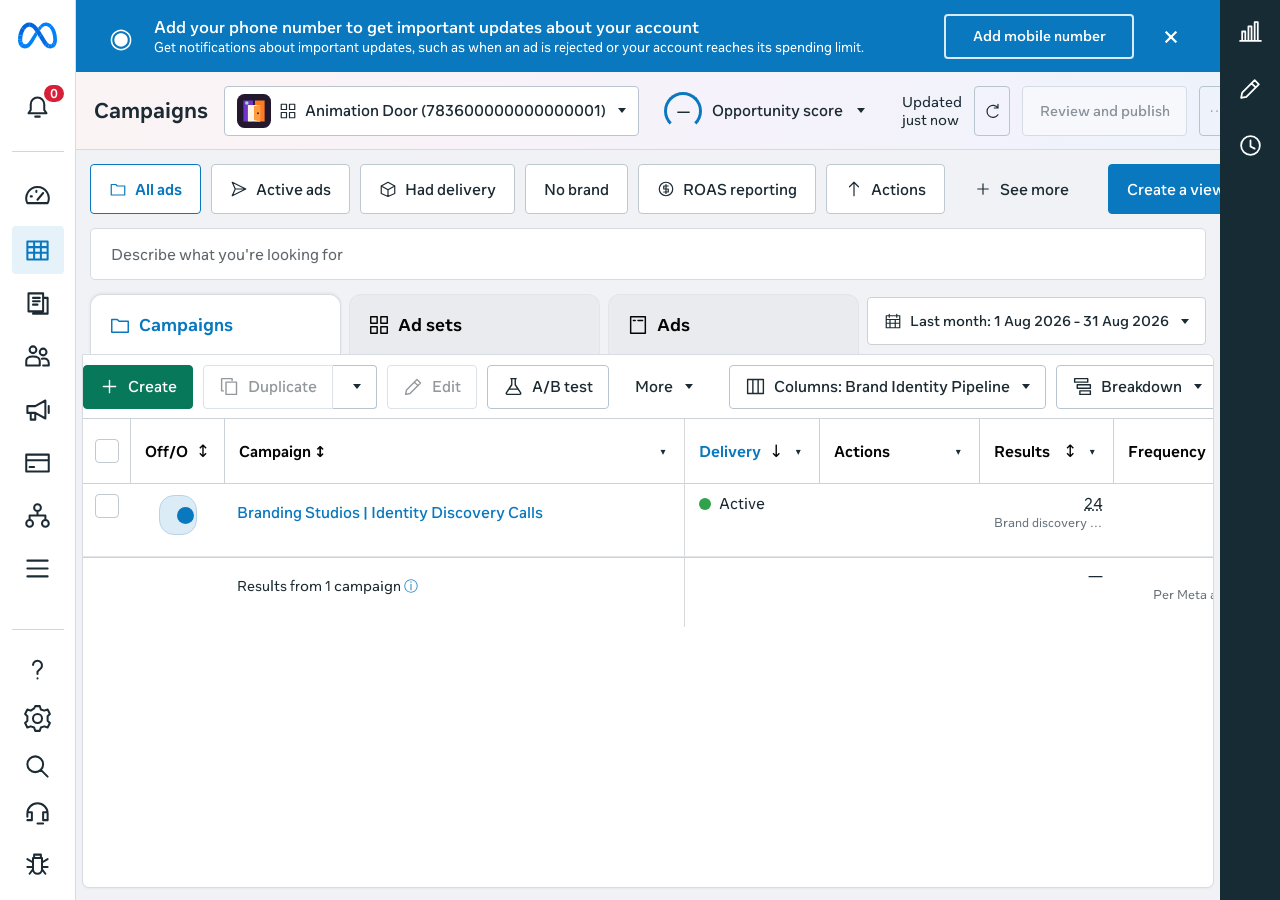
==== index.html @ b8041772 "Publish dashboard" ====
<!doctype html>
<html lang="en"><head><meta charset="utf-8"><meta name="viewport" content="width=device-width,initial-scale=1"><meta name="description" content="Static Ads Manager dashboard template with imported report data."><title>Ads Manager - Manage ads - Campaigns</title><link rel="icon" href="assets/favicon.svg"><link rel="stylesheet" href="styles.css?v=92be9c2191493418"></head>
<body><nav id="sidebar" aria-label="Main navigation"></nav><main id="app"><section id="account-alert" aria-label="Account notification"></section><header id="header"></header><section id="workspace"><div id="views"></div><div class="searchbar"><span id="filter-chips"></span><input id="search" aria-label="Search campaigns, ad sets or ads" placeholder="Describe what you're looking for" autocomplete="off"><button class="icon-button" data-action="filters" title="Search and filter" aria-label="Search and filter"></button></div><div id="tabs"></div><section id="table-panel"><div id="toolbar"></div><div id="notice" hidden></div><div id="table-scroll" tabindex="0" aria-label="Scrollable reporting table"><table id="data-table"></table></div></section></section></main><aside id="rightbar"></aside><div id="popover" class="popover" hidden></div><dialog id="modal"></dialog><div id="drawer" hidden></div><div id="toast" role="status" hidden></div><script src="assets/company.js?v=bb3c843398dd4e24"></script><script src="assets/data.js?v=93185e0eb9f5e865"></script><script src="assets/creatives.js?v=4fd0dfed89fa26f0"></script><script src="app.js?v=c6e3da93fac909ce"></script><script src="options.js?v=e6cc7c2f8e71946b"></script><script src="creatives.js?v=c69f7ed2729ac9e9"></script><script src="breakdowns.js?v=2aff0ffcfb883b6e"></script><script src="column-editor.js?v=8ea041b176806b85"></script><script src="assets/vendor/xlsx.full.min.js?v=c9506197caf809a0"></script><script src="exports.js?v=f3770abbb6e367da"></script>
<script src="preview-modal.js?v=050e2053de59de13"></script><script src="formatting.js?v=ef0cbde41c528ed6"></script><script src="sorting.js?v=6ae50767b2b892c7"></script><script src="saved-presets.js?v=0e40792ff7ae349d"></script></body></html>
---- styles.css ----
:root{font-family:Arial,Helvetica,sans-serif;font-size:14px;color:#1c2b33;--blue:#0978BE;--border:#cdd2d5;--muted:#606770;--row:#f2f3f5;--name-width:460px}*{box-sizing:border-box}body{margin:0;background:linear-gradient(120deg,#e3eef8,#e5f5ed);height:100vh;overflow:hidden}button,input,select,textarea{font:inherit;color:inherit}button{cursor:pointer;border:1px solid #aeb7bd;background:#fff;border-radius:4px;padding:8px 12px;display:inline-flex;gap:8px;align-items:center;justify-content:center;white-space:nowrap;height:36px}button:hover{background:#f0f2f5}button:disabled{opacity:.48;cursor:default}button:focus-visible,a:focus-visible,input:focus-visible,select:focus-visible{outline:2px solid #0978BE;outline-offset:2px}button.primary{background:#0978BE;color:#fff;border-color:#0978BE}button.primary:hover{background:#0978BE}button.green{background:#006b50;color:#fff;border-color:#006b50}button.flat{border-color:transparent;background:transparent}button.flat:hover{background:#e5e9ed}button.icon-button{width:40px;padding:8px;background:transparent}.icon{width:18px;height:18px;flex:none;vertical-align:middle;stroke:currentColor;fill:none;stroke-width:1.6;stroke-linecap:round;stroke-linejoin:round}.chevron{width:0;height:0;border-left:4px solid transparent;border-right:4px solid transparent;border-top:5px solid currentColor;margin-left:4px}.spacer{flex:1}.muted{color:var(--muted)}.small{font-size:12px}.text-link{border:0;padding:0;height:auto;background:none;color:#0978BE;justify-content:flex-start}.text-link:hover{text-decoration:underline;background:none}#sidebar{position:fixed;left:0;top:0;bottom:34px;width:57px;background:white;border-right:1px solid var(--border);display:flex;align-items:center;flex-direction:column;padding:12px 7px;gap:4px;z-index:25}#sidebar .meta-logo{height:24px;width:32px;margin:6px 0 22px}#sidebar button{width:40px;height:38px;border:0;padding:8px;position:relative;background:transparent}#sidebar button:hover,#sidebar button.selected{background:#e1eff8;color:#0978BE}#sidebar .icon{width:24px;height:24px}#sidebar hr{width:40px;border:0;border-top:1px solid var(--border);margin:15px 0}#sidebar .nav-bottom{margin-top:auto;display:flex;flex-direction:column;gap:0}#sidebar .badge{position:absolute;top:0;right:0;background:#a80d25;color:white;border-radius:9px;padding:1px 4px;font-size:11px;font-weight:bold}#app{margin-left:57px;margin-right:44px;height:calc(100vh - 34px);display:flex;flex-direction:column}#header{height:61px;display:flex;align-items:center;gap:8px;padding:10px 12px;background:linear-gradient(100deg,#f7ecee,#eceaf6 60%,#e6eef8);flex:none}h1{font-size:18px;margin:0 6px 0 0}#account{width:300px;justify-content:flex-start;height:40px;border-color:#cdd1d5;font-size:14px}#account .account-label{overflow:hidden;text-overflow:ellipsis;flex:1;text-align:left}.account-avatar{display:inline-grid;place-items:center;width:25px;height:25px;background:#f68189;color:#9e1830;border:3px solid #fac5c8;font-weight:bold}.score{display:inline-flex;align-items:center;gap:10px}.score-ring{font-size:11px;font-weight:bold;width:29px;height:29px;display:grid;place-items:center;border:3px solid #0978BE;border-bottom-color:transparent;border-radius:50%}.profile{border-radius:50%;background:#e2e8f0!important;border:2px solid white!important;width:36px;height:36px;padding:0;font-size:12px;font-weight:bold}#workspace{margin:0 5px;min-height:0;flex:1;border:1px solid #d4dde3;border-radius:9px;padding:7px 8px 6px;background:#f0f3f7aa;display:flex;flex-direction:column}#views{display:flex;gap:8px;align-items:center;min-height:43px;margin-bottom:8px}#views button{height:42px;border-color:#c7ced3}#views button.active{color:#0978BE;border-color:#0978BE;background:#f9fcff;font-weight:bold}#views .flat{border-color:transparent}.searchbar{height:36px;background:white;border-radius:3px;display:flex;align-items:center;margin-bottom:8px;flex:none}.searchbar input{border:0;background:transparent;outline:0;flex:1;padding:9px 16px;min-width:90px}.searchbar input::placeholder{color:#60676b}.searchbar .icon-button{border:0;width:35px;height:34px}.chip{display:inline-flex;gap:8px;align-items:center;border:1px solid #bdd5e5;background:#eaf3fb;border-radius:4px;margin-left:6px;padding:4px 8px;font-size:12px}.chip button{height:18px;border:0;padding:0;background:none}#tabs{display:flex;align-items:end;gap:7px;min-height:45px;flex:none}#tabs [role=tab]{height:43px;justify-content:flex-start;min-width:0;width:286px;border-radius:10px 10px 0 0;border:0;box-shadow:0 -2px 7px #2335410b;background:#edf0f5;font-weight:bold;font-size:16px;padding:12px}#tabs [role=tab][aria-selected=true]{background:white;color:#0978BE;box-shadow:0 -2px 8px #23354113}#tabs [role=tab] .icon{width:22px;height:22px}#date-button{margin:0 0 8px auto;background:transparent;height:36px}#table-panel{background:#fff;border-radius:0 7px 7px 7px;display:flex;flex:1;min-height:0;margin:0 -1px;overflow:hidden}#table-panel{flex-direction:column}#toolbar{display:flex;gap:8px;align-items:center;padding:8px 1px;border-bottom:1px solid var(--border);height:53px;flex:none}#toolbar .split{display:flex;gap:0}#toolbar .split button:first-child{border-radius:4px 0 0 4px}#toolbar .split button:last-child:not(:first-child){border-radius:0 4px 4px 0;border-left:0;width:39px}#table-scroll{overflow:auto;flex:1;position:relative;scrollbar-color:#b7b9bc #f5f5f5;scrollbar-width:thin}table{border-collapse:separate;border-spacing:0;table-layout:fixed;width:max-content;min-width:100%;font-size:14px}th{height:48px;background:white;text-align:left;border-right:1px solid var(--border);border-bottom:1px solid var(--border);padding:0;position:sticky;top:0;z-index:4;font-size:14px}th .th-content{height:48px;padding:7px 10px;display:flex;align-items:center;gap:8px;cursor:pointer}th .th-label{display:-webkit-box;-webkit-line-clamp:2;-webkit-box-orient:vertical;overflow:hidden;line-height:19px;flex:1}th .sort-mark{font-size:17px;font-weight:normal}th .sort-arrow{font-size:10px}.resize-handle{position:absolute;right:-3px;top:0;height:100%;width:7px;cursor:col-resize;z-index:10}td{height:46px;padding:6px 8px 6px 10px;text-align:right;vertical-align:top;border-bottom:1px solid #f7f8f9;background:white;line-height:19px;overflow:hidden;text-overflow:ellipsis;white-space:nowrap}tbody tr:nth-child(even) td{background:var(--row)}tbody tr:hover td{background:#eaf1f8}tbody tr.selected td{background:#e1effb}td .sub{display:block;color:#60666b;font-size:12px;line-height:17px;white-space:nowrap;overflow:hidden;text-overflow:ellipsis}th.check,td.check{position:sticky;left:0;width:48px;min-width:48px;max-width:48px;text-align:center;padding:10px 9px;z-index:3}th.onoff,td.onoff{position:sticky;left:48px;width:94px;min-width:94px;max-width:94px;text-align:center;z-index:3}td.onoff{padding:12px}th.name,td.name{position:sticky;left:142px;width:var(--name-width);min-width:var(--name-width);max-width:var(--name-width);text-align:left;border-right:1px solid #d5d7db;z-index:3}th.check,th.onoff,th.name{z-index:6}td.name{padding:5px 9px;height:46px;position:sticky}td.name .name-link{font-weight:600;font-size:14px;color:#005ca4;border:0;background:none;display:block;width:100%;text-align:left;padding:0 12px 0 0;height:20px;overflow:hidden;text-overflow:ellipsis;white-space:nowrap;line-height:20px}td.name .name-link:hover{text-decoration:underline}.row-actions{display:flex;gap:13px;visibility:hidden;height:16px;align-items:center}.row-actions button{padding:0;border:0;background:none;font-size:12px;height:16px;color:#53636e;gap:3px}.row-actions .icon{width:12px;height:12px}tr:hover .row-actions,tr.selected .row-actions{visibility:visible}.pin{position:absolute;right:7px;top:5px;color:#0978BE}.pin .icon{width:13px;height:13px}.delivery{text-align:left!important}.dot{display:inline-block;width:12px;height:12px;border-radius:50%;background:#c6ced3;margin-right:8px;vertical-align:-1px}.dot.active{background:#30a24c}.dot.draft{background:#7986c9}input[type=checkbox]{appearance:none;width:24px;height:24px;border:1px solid #c3c9ce;background:white;border-radius:4px;vertical-align:middle;margin:0;cursor:pointer;position:relative}input[type=checkbox]:checked{background:#0978BE;border-color:#0978BE}input[type=checkbox]:checked:after{content:'✓';position:absolute;inset:0;color:#fff;font-size:18px;text-align:center;line-height:22px}.switch{width:38px;height:22px;border:1px solid #ccd1d5;background:white;border-radius:15px;padding:2px;display:inline-flex;justify-content:flex-start}.switch:before{content:'';background:#23343b;display:block;width:17px;height:17px;border-radius:50%}.switch[aria-checked=true]{background:#deedf9;justify-content:flex-end}.switch[aria-checked=true]:before{background:#0978BE}tfoot{position:sticky;bottom:0;z-index:5}tfoot td{height:75px;background:white!important;border-top:1px solid var(--border);border-bottom:0;padding-top:7px}tfoot td.name{font-weight:normal;font-size:14px}.metric-result{text-decoration:underline dotted;cursor:pointer}.empty{height:250px;text-align:center;padding:55px;color:#5e6971}.empty h2{font-size:19px;color:#1c2b33}#rightbar{position:fixed;right:0;top:0;bottom:34px;width:44px;background:#1b2a31;display:flex;flex-direction:column;align-items:center;padding:4px;gap:7px}#rightbar button{color:#bcc4ca;background:none;border:0;width:36px}.popover{position:fixed;z-index:60;background:#fff;border-radius:8px;box-shadow:0 6px 24px #1c2b3340;border:1px solid #d9dde1;padding:8px;min-width:235px;max-height:75vh;overflow:auto}.popover[hidden]{display:none}.menu-item{display:flex;width:100%;border:0;text-align:left;justify-content:flex-start;min-height:36px;height:auto;background:#fff;padding:9px 10px;border-radius:4px;white-space:normal}.menu-item:hover{background:#edf3f8}.menu-item.selected{background:#e7f3ff;color:#0978BE}.menu-heading{font-size:14px;font-weight:bold;padding:10px}.menu-separator{border:0;border-top:1px solid #e0e3e6;margin:6px 0}.popover input[type=search]{width:100%;padding:9px;border:1px solid #aeb7bd;border-radius:4px;margin-bottom:8px}dialog{border:0;border-radius:9px;padding:0;box-shadow:0 15px 60px #0004;width:650px;max-width:calc(100vw - 32px);color:#1c2b33;max-height:90vh}dialog::backdrop{background:#1c2b3360}.modal-head{display:flex;align-items:center;padding:16px 20px;border-bottom:1px solid #dce0e3;gap:15px}.modal-head h2{font-size:20px;margin:0;flex:1}.modal-head .icon-button{border:0;background:#f0f2f5;border-radius:50%;height:32px;width:32px}.modal-body{padding:20px;overflow:auto;max-height:65vh}.modal-footer{padding:12px 20px;border-top:1px solid #dce0e3;display:flex;justify-content:flex-end;gap:8px}.field{display:block;margin-bottom:18px;font-weight:bold}.field input:not([type=checkbox]):not([type=radio]),.field select,.field textarea{display:block;width:100%;margin-top:7px;padding:10px 12px;border:1px solid #aeb7bd;border-radius:5px;font-weight:normal;background:white}.field textarea{min-height:90px;resize:vertical}.field small{display:block;margin-top:5px;font-size:12px;color:#606770;font-weight:normal}.field-row{display:flex;gap:16px}.field-row>*{flex:1;min-width:0}.info-box{padding:12px 14px;background:#edf5fb;border:1px solid #cbdfea;border-radius:6px;margin-bottom:18px;font-size:14px;line-height:21px}.option-card{display:flex;align-items:center;gap:12px;border:1px solid #d3d9dd;padding:13px;border-radius:6px;margin:8px 0;cursor:pointer}.option-card:has(input:checked){background:#edf6ff;border-color:#0978BE}.option-card .icon{width:27px;height:27px}.option-card strong{display:block;margin-bottom:4px}.option-card small{color:#606770}.calendar-wrap{display:flex;gap:20px}.calendar-presets{width:140px;flex:none;display:flex;flex-direction:column;gap:3px}.calendar-presets button{border:0;justify-content:flex-start;height:32px}.calendar{flex:1}.calendar-grid{display:grid;grid-template-columns:repeat(7,1fr);gap:3px;text-align:center}.calendar-grid button{padding:0;height:34px;border:0}.calendar-grid .in-range{background:#e5f1fb;border-radius:0}.calendar-grid .endpoint{background:#0978BE;color:white}.calendar-month{display:flex;align-items:center;justify-content:space-between;margin-bottom:15px;font-weight:bold}.calendar-grid small{padding:8px 0;color:#687078}.checklist{display:grid;grid-template-columns:1fr 1fr;gap:8px}.checklist label{display:flex;align-items:center;gap:10px;padding:7px 3px}.checklist input{width:20px;height:20px;flex:none}.checklist input:checked:after{font-size:15px;line-height:18px}#drawer{position:fixed;top:0;right:44px;bottom:34px;width:min(780px,calc(100vw - 100px));background:#f1f3f5;z-index:45;box-shadow:-8px 0 25px #1c2b3326;display:flex;flex-direction:column}#drawer[hidden]{display:none}.drawer-body{padding:20px;overflow:auto;flex:1}.card{background:white;border-radius:8px;padding:20px;margin-bottom:15px;border:1px solid #dce1e5}.card h3{margin:0 0 16px;font-size:17px}.drawer-tabs{padding:12px 20px;display:flex;gap:15px;border-bottom:1px solid #cdd2d5;background:white}.drawer-tabs button{border:0}.drawer-tabs button.active{color:#0978BE;background:#eaf3fc}.metric-cards{display:grid;grid-template-columns:repeat(3,1fr);gap:12px;margin-bottom:20px}.metric-card{padding:15px;background:white;border:1px solid #dce1e5;border-radius:7px}.metric-card strong{display:block;font-size:25px;margin-top:10px}.bar-row{display:flex;align-items:center;gap:12px;margin:15px 0;font-size:12px}.bar-row span{width:150px;overflow:hidden;text-overflow:ellipsis;white-space:nowrap}.bar-track{height:20px;flex:1;background:#f0f4f8;border-radius:3px;overflow:hidden}.bar-fill{height:100%;background:#0978BE;min-width:1px}.bar-row b{width:94px;text-align:right;font-weight:normal}#toast{position:fixed;bottom:53px;right:64px;background:white;border-left:5px solid #138238;box-shadow:0 4px 25px #0003;border-radius:6px;padding:18px 25px;z-index:100;max-width:410px;line-height:20px}#notice{padding:7px 12px;background:#fff8e6;border-bottom:1px solid #eadbae;font-size:12px}.tab-count{background:#dceaf7;font-size:12px;padding:2px 5px;border-radius:3px;margin-left:auto}.page-nav{display:flex;align-items:center;gap:6px;margin-left:auto;font-size:12px}.page-nav button{padding:3px 8px;height:27px}.page-nav+#date-button{margin-left:8px}.preview-ad{max-width:360px;margin:auto;border:1px solid #d9dde1;border-radius:6px;overflow:hidden}.preview-ad .ad-copy{padding:12px;white-space:pre-wrap}.preview-ad img{width:100%;max-height:330px;object-fit:contain;background:#eee}.ad-placeholder{background:#f0f2f5;min-height:180px;display:grid;place-items:center;color:#737d85}.tool-grid{display:grid;grid-template-columns:repeat(2,1fr);gap:10px}.tool-grid button{justify-content:flex-start;height:50px}.history-entry{padding:14px;border-bottom:1px solid #e1e4e7;line-height:21px}.selected-columns{display:flex;flex-wrap:wrap;gap:5px;margin:12px 0}.selected-columns button{font-size:12px;height:26px}body.compact td{height:36px;padding-top:3px;padding-bottom:2px}body.compact .row-actions{display:none}@media(max-width:1250px){#views{gap:5px}#views button{padding:8px}#views .optional{display:none}#header .score-label{display:none}#account{width:270px}#tabs [role=tab]{width:190px}#toolbar{gap:5px}#toolbar button{padding:7px 9px}#toolbar .ab-label{display:none}}@media(max-width:850px){#header .updated,#header .score{display:none}#account{width:225px}#header{padding:8px;gap:5px}#views{overflow-x:auto}#views .spacer{display:none}#views button{flex:none}#toolbar{overflow-x:auto;flex:none}#toolbar>*{flex:none}#toolbar .spacer{min-width:10px}#tabs{flex-wrap:wrap}#tabs [role=tab]{flex:1;width:auto}#date-button{margin:3px 0 6px auto}#app{margin-right:0}#rightbar{display:none}#drawer{right:0;bottom:0;width:calc(100vw - 57px)}#header h1{font-size:16px}#header #publish{font-size:12px;max-width:100px;overflow:hidden}.calendar-wrap{flex-direction:column}.calendar-presets{width:auto;flex-direction:row;overflow:auto}.checklist{grid-template-columns:1fr}.metric-cards{grid-template-columns:1fr}.field-row{flex-direction:column}}@media print{body{height:auto;overflow:visible;background:white}#sidebar,#header,#views,.searchbar,#tabs,#toolbar,#rightbar,#drawer,#toast{display:none!important}#app{margin:0;height:auto}#workspace,#table-panel,#table-scroll{display:block;overflow:visible}th,td{position:static!important}table{font-size:10px}td .row-actions{display:none}}
@font-face{font-family:Optimistic;src:url('assets/reference-font-2.woff2') format('woff2');font-weight:100 900;font-style:normal;font-display:swap}
:root{font-family:Optimistic,system-ui,Arial,sans-serif}td.name .name-link{font-weight:400;color:#0978BE}#table-panel{margin-left:-8px;margin-right:-8px}#toolbar{padding-left:8px;padding-right:8px}.profile{position:relative}.profile img{width:32px;height:32px;object-fit:cover;border-radius:50%}.fb-dot{position:absolute;bottom:-1px;right:-1px;border:1px solid white;background:#0978BE;color:white;border-radius:50%;height:14px;width:14px;font:bold 12px Arial;line-height:15px}.account-avatar{border:0;object-fit:cover}.menu-item[hidden],.checklist label[hidden]{display:none}
.date-popover{padding:0;max-height:min(540px,calc(100vh - 24px));border:0}.date-menu-shell{display:flex;min-height:510px}.date-menu-shell>aside{width:210px;flex:none;border-right:1px solid #d4d8dc;padding:14px 16px;max-height:520px;overflow:auto;scrollbar-width:thin}.date-menu-shell aside>b{font-size:14px;display:block;margin-bottom:5px}.date-preset-row{border:0;padding:5px 0;width:100%;justify-content:flex-start;height:34px;font-size:14px}.date-preset-row:hover{background:#eef2f5}.radio-dot{width:23px;height:23px;border:1px solid #c6cbd0;border-radius:50%;flex:none;position:relative}.date-preset-row[aria-checked=true] .radio-dot:after{content:'';position:absolute;inset:4px;background:#0978BE;border-radius:50%}.date-menu-shell hr{border:0;border-top:1px solid #cdd1d4}.date-main{padding:12px 16px 16px;display:flex;flex-direction:column;flex:1;min-width:0}.date-calendars{display:flex;gap:28px;position:relative}.date-month{flex:1;min-width:0}.date-month>header{height:33px;display:flex;justify-content:center;gap:12px;margin-bottom:4px}.date-month select{border:0;background:white;font-size:14px;max-width:75px}.date-grid{display:grid;grid-template-columns:repeat(7,1fr);gap:6px 0;text-align:center}.date-grid>span{font-size:12px;color:#5c6268;padding:8px 0}.date-grid button{height:24px;min-width:0;padding:0;border:0;background:white;border-radius:0;font-size:14px}.date-grid button.range{background:#bed9f0}.date-grid button.edge{background:#0978BE;color:white;border-radius:3px}.date-grid button:hover{box-shadow:inset 0 0 0 1px #0978BE}.date-nav{position:absolute;top:0;border:0;padding:0;width:20px;height:28px;background:white}.date-prev{left:0}.date-next{right:0}.date-compare{display:flex;gap:9px;align-items:center;margin:20px 0 8px}.date-range-line{display:flex;align-items:center;gap:5px}.range-dot{width:16px;height:16px;background:#bcd8ef;border-radius:5px;flex:none}.date-range-line select{width:44%;padding:8px;border:1px solid #c6cbd0;border-radius:4px;background:white;height:36px}.date-range-line input{width:25%;min-width:0;padding:8px 4px;border:1px solid #c6cbd0;border-radius:4px;font-size:12px;height:36px}.date-main footer{display:flex;gap:8px;align-items:end;margin-top:auto;padding-top:24px}.date-main footer small{font-size:12px;color:#606770;align-self:end}.compare-line{margin-top:8px}.sort-menu-button{padding:0;border:0;background:transparent;height:22px;width:14px;min-width:14px;font-size:10px}.sort-menu-button:hover{background:#e6edf4}@media(max-width:780px){.date-popover{width:calc(100vw - 75px)!important;left:65px!important}.date-menu-shell>aside{width:150px;padding:10px}.date-calendars{gap:12px}.date-month:nth-of-type(2){display:none}.date-main footer{flex-wrap:wrap}.date-main footer small{width:100%}.date-menu-shell{min-height:480px}}
/* Match Meta's observed 46 px campaign row rhythm. */
#tabs{min-height:43px}td{padding-top:4px;padding-bottom:5px}td.name{padding-top:4px;padding-bottom:5px}td.onoff{padding:11px}.switch{vertical-align:top}#sidebar hr{margin-top:17px;margin-bottom:17px}
.creative-library input{width:100%;height:40px;padding:8px 12px;border:1px solid #ccd0d5;border-radius:6px}.creative-item{display:flex;width:100%;text-align:left;gap:12px;padding:12px;border:0;border-bottom:1px solid #e4e6eb;background:white;align-items:center}.creative-item:hover{background:#eef5ff}.creative-item>span:nth-last-child(2){flex:1;min-width:0}.creative-item small{display:block;color:#65676b;margin-top:5px;overflow-wrap:anywhere}.creative-item img,.creative-no-image{width:56px;height:56px;object-fit:cover;border-radius:5px;flex-shrink:0}.creative-no-image{display:grid;place-items:center;background:#edf0f4;color:#65676b}.creative-pagination,.preview-controls{display:flex;align-items:center;justify-content:space-between;gap:12px;margin:16px 0}.preview-controls select{padding:8px;border:1px solid #ccd0d5;border-radius:5px}.source-preview-layout{max-width:760px;margin:auto}.source-ad{max-width:430px;margin:20px auto;background:#fff}.source-primary{white-space:pre-wrap}.source-media{position:relative;background:#141414}.source-media img{display:block;width:100%;max-height:540px;object-fit:contain}.video-indicator{position:absolute;bottom:12px;left:12px;background:#000b;color:#fff;padding:6px 10px;border-radius:16px}.source-destination{background:#f0f2f5;overflow-wrap:anywhere}.source-destination h3{margin:6px 0}.source-destination p{font-size:13px;color:#65676b}.creative-external{display:inline-block;padding:8px 12px;border:1px solid #ccd0d5;border-radius:5px;color:#2161cc;margin:4px 0;text-decoration:none;background:white}.preview-page-icon{float:left;width:38px;height:38px;background:#e9eef5;border-radius:50%;display:grid;place-items:center;margin-right:9px}.preview-social{padding:13px;text-align:center;border-top:1px solid #ddd;color:#65676b}.vertical-placement{max-width:320px}.vertical-placement .source-media img{height:480px;object-fit:contain}.creative-source-details{padding:16px;background:#f5f7fa;border-radius:8px}.creative-source-details summary{padding:12px 0;cursor:pointer}.creative-source-details dl{display:grid;grid-template-columns:130px 1fr;gap:10px;font-size:13px}.creative-source-details dd{margin:0;overflow-wrap:anywhere}.creative-source-details dt{font-weight:600}
.preview-full-copy summary{color:#65676b;font-weight:600;cursor:pointer;display:inline}.preview-full-copy[open]{padding-top:8px}.preview-full-copy[open] summary{margin-bottom:8px;display:block}
.breakdown-popover{overflow:visible!important;padding:4px!important}.breakdown-shell{max-height:min(680px,calc(100vh - 280px));overflow:auto;padding:4px}.breakdown-shell>input{width:100%;padding:9px 10px;border:1px solid #ced0d4;border-radius:5px;margin-bottom:6px}.breakdown-choice,.breakdown-category{width:100%;display:flex;align-items:center;gap:9px;border:0;background:#fff;text-align:left;padding:10px 8px;min-height:42px;font-size:14px}.breakdown-choice:hover,.breakdown-category:hover{background:#eef3fa}.breakdown-choice[aria-checked=true]{background:#e8f1ff}.breakdown-category{justify-content:space-between;min-height:36px}.breakdown-category>span{font-size:24px;font-weight:300;line-height:16px}.breakdown-choice small{display:block;color:#7c8187;font-size:12px;line-height:16px;margin-top:3px}.breakdown-control{width:24px;height:24px;flex-shrink:0;border:1px solid #ccd0d5;border-radius:4px;background:#fff;display:grid;place-items:center}.breakdown-control.radio{border-radius:50%}.breakdown-control.checked{background:#0978BE;border-color:#0978BE;color:white}.breakdown-control.radio.checked{background:white}.breakdown-control.radio.checked:after{content:'';width:12px;height:12px;background:#0978BE;border-radius:50%}.breakdown-choice:disabled{color:#8a8d91;background:#fff}.breakdown-choice:disabled .breakdown-control{background:#f0f2f5}#breakdown-flyout{position:fixed;background:white;border:1px solid #e4e6eb;box-shadow:0 3px 14px #0003;border-radius:6px;padding:4px;z-index:100;max-height:calc(100vh - 24px);overflow:auto}.enable-breakdown{border:1px solid #ddd;padding:4px 8px;border-radius:4px;display:inline-block!important}.breakdown-popover .menu-heading{margin:8px;font-weight:600;color:#333}
.breakdown-choice{justify-content:flex-start;white-space:normal;height:auto}.breakdown-choice>span:last-child{min-width:0}.breakdown-choice:disabled{opacity:1}.breakdown-category{height:auto}.breakdown-popover .menu-heading{white-space:normal}#breakdown-flyout{overflow-x:hidden}.creative-item{height:auto;justify-content:flex-start;white-space:normal}.creative-item b{overflow-wrap:anywhere}
.source-column-modal{max-width:calc(100vw - 40px);height:min(700px,calc(100vh - 70px));padding:0;overflow:hidden}.source-column-modal .modal-head{height:56px;padding:16px;justify-content:flex-start}.source-column-modal .modal-head h2{font-size:16px}.source-column-modal .modal-head>.icon-button{margin-left:auto}.source-column-layout{height:calc(100% - 126px);display:grid;grid-template-columns:minmax(0,1fr) 264px}.column-catalog-area{display:flex;flex-direction:column;min-height:0;padding:8px}.column-search-row{display:flex;gap:8px;padding:0 8px}.column-search-row input{flex:1;min-width:0;height:36px;padding:9px 12px;border:1px solid #ccd0d5;border-radius:4px}.column-tabs{display:flex;gap:8px;padding:12px 8px 20px}.column-tabs button{border:0;padding:8px 12px}.column-tabs [aria-selected=true]{color:#0978BE;background:#deebf5;font-weight:600}#metric-catalog{overflow:auto;flex:1;min-height:0;padding-right:8px}.column-suggestions{border:1px solid #ced0d4;padding:16px;margin:8px 0 16px;border-radius:4px}.column-suggestions b{display:block;margin-bottom:12px}.metric-grid{display:grid;grid-template-columns:1fr 1fr;gap:0 14px;background:#fff;padding:12px}.metric-choice{display:flex;gap:9px;align-items:center;padding:8px 4px;min-height:40px;cursor:pointer;font-size:14px}.metric-choice input{width:24px;height:24px;accent-color:#0978BE;flex-shrink:0}.metric-group{margin-bottom:4px;padding:8px;border-radius:3px;background:#deebf5}.metric-group summary{cursor:pointer;list-style:none;position:relative;min-height:28px}.metric-group summary:after{content:'⌃';position:absolute;right:8px;top:4px}.metric-group:not([open]) summary:after{content:'⌄'}.metric-group summary small{display:block;font-size:12px;margin:3px 0 10px}.metric-group .metric-grid{border-radius:3px}#column-selection{border-left:1px solid #ccd0d5;display:flex;flex-direction:column;min-height:0;padding:12px 8px 0}#column-selection h3{margin:0;font-size:16px}#column-selection>p{margin:3px 0 12px}.column-selection-list{overflow:auto;min-height:0;flex:1;padding-right:12px}.column-selected{display:flex;align-items:center;min-height:46px;gap:8px;border-bottom:1px solid #ccd0d5;padding:9px 0;font-size:14px}.column-selected.fixed{padding-left:24px}.column-selected>span:nth-child(2){flex:1;min-width:0;overflow-wrap:anywhere}.column-drag{color:#777;cursor:grab;flex-shrink:0}.column-selected button{padding:0;width:20px;height:24px;border:0;flex-shrink:0;font-size:21px}.column-reorder{display:none}.column-selected:hover .column-reorder,.column-selected:focus-within .column-reorder{display:flex}.column-reorder button{font-size:13px;width:16px}.source-column-modal .modal-footer{height:70px;display:flex;padding:16px}.source-column-modal .modal-footer>:first-child{margin-right:auto}@media(max-width:850px){.source-column-layout{grid-template-columns:minmax(0,1fr) 215px}.column-tabs{gap:0;overflow:auto}.column-tabs button{padding:8px}.metric-grid{grid-template-columns:1fr}.column-search-row button{font-size:12px}}
.source-column-modal .modal-head h2{flex:0 0 auto;margin-right:4px}.source-column-modal .modal-head .text-link{margin-right:auto}.source-column-modal input[type=checkbox]{appearance:none;border:1px solid #c7cbd0;border-radius:3px;background:#fff;display:grid;place-content:center}.source-column-modal input[type=checkbox]:checked:after{content:'✓';color:#0b719f;font-size:21px;line-height:22px}.source-column-modal .column-suggestions .metric-grid{padding:4px 0}.source-column-modal .column-suggestions{padding:16px}.source-column-modal .column-selected>button{font-weight:300;font-size:23px}
.table-ad-thumbnail{width:42px;height:42px;object-fit:cover;float:left;margin:-2px 8px -2px 0;border-radius:2px}.name-link.with-thumbnail{max-width:calc(100% - 55px)}
.export-format-options{border:0;padding:0;margin:20px 0}.export-format-options legend{font-weight:600;margin-bottom:12px}.export-format-options label{display:flex;gap:10px;align-items:center;margin:12px 0}.export-format-options input{width:22px;height:22px;accent-color:#0978BE}.export-include{display:flex;gap:10px;align-items:center;margin:16px 0}.export-include input{width:24px;height:24px;accent-color:#0978BE}.export-column-note{padding:12px;background:#f0f4f8;margin:16px 0;border-radius:4px}
/* Source-inspected ad preview modal, 5 September 2026. */
#modal.source-preview-modal{padding:0;max-width:calc(100vw - 32px);max-height:calc(100vh - 40px);overflow:hidden;border-radius:8px;color:#1c2b33} .source-preview-modal .modal-head{padding:16px;height:56px}.source-preview-modal h2{font-size:16px}.source-preview-modal .modal-footer{padding:16px;justify-content:flex-end}.pm-subhead{display:flex;justify-content:space-between;align-items:center;padding:0 20px;height:48px}.pm-subhead button,.pm-groups button{border:0;background:transparent;border-radius:4px;padding:10px 12px;cursor:pointer}.pm-subhead [aria-selected=true],.pm-groups [aria-selected=true]{background:#e1f0fa;color:#0064a5}.pm-toolbar{display:flex;position:relative;align-items:center;border-top:1px solid #ddd;padding:8px 20px;gap:8px}.pm-groups{display:flex;gap:3px}.pm-groups button{font-size:21px;padding:5px 10px}.pm-toolbar-space{flex:1}.pm-scroll{background:#f5f6f7;overflow:auto;max-height:calc(100vh - 262px);min-height:330px}.pm-grid{display:grid;grid-template-columns:repeat(2,minmax(0,1fr));align-items:start;gap:28px;padding:64px 46px 22px}.pm-card{background:white;border:1px solid #e0e3e5;border-radius:6px;overflow:hidden;font-family:Arial,sans-serif;font-size:11px;color:#1c1e21;min-width:0}.pm-card header{display:flex;gap:7px;align-items:center;padding:10px 8px}.pm-avatar{width:28px;height:28px;object-fit:cover;border-radius:50%;flex-shrink:0}.pm-avatar-empty{background:#e4e6eb;display:grid;place-items:center}.pm-card header small,.pm-contact small{display:block;font-size:10px;margin-top:3px}.pm-dots{margin-left:auto;font-size:18px}.pm-verified{border-radius:50%;background:#0978BE;color:white;font-size:8px;padding:1px 2px}.pm-copy{padding:0 8px 9px;line-height:1.4}.pm-copy summary{list-style:none;cursor:pointer}.pm-copy summary span{color:#65676b}.pm-copy[open] summary{display:none}.pm-copy div{white-space:pre-wrap;cursor:text}.pm-media{position:relative;background:#f1f2f3}.pm-media img{width:100%;display:block}.pm-video{position:absolute;bottom:8px;left:8px;color:white;background:#000a;border-radius:4px;padding:5px;font-size:10px}.pm-link{background:#f0f2f5;padding:8px;display:flex;align-items:center;gap:5px}.pm-link b{font-size:11px;line-height:1.15;flex:1}.pm-link a{font-size:10px;background:#e1e4e9;padding:8px 5px;border:0;border-radius:4px;white-space:nowrap;color:#1c1e21}.pm-counts{display:flex;justify-content:space-between;padding:9px 8px;color:#65676b}.pm-social{border-top:1px solid #ddd;text-align:center;padding:9px 1px;color:#65676b;font-size:10px;white-space:nowrap}.pm-instagram-cta{display:flex;justify-content:space-between;padding:8px;border-bottom:1px solid #eee}.pm-instagram-cta a{padding:0;border:0;font-size:11px}.pm-instagram-social{padding:9px;font-size:19px;white-space:nowrap}.pm-instagram-social span{float:right}.pm-vertical .pm-media{aspect-ratio:9/16;display:flex;align-items:center;background:#171717}.pm-right .pm-media{aspect-ratio:1.91;overflow:hidden}.pm-right .pm-media img{height:100%;object-fit:contain}.pm-render-note{padding:0 20px;font-size:12px;color:#65676b}.pm-details{padding:10px 20px 20px;font-size:12px}.pm-details summary{cursor:pointer}.pm-details dd{overflow-wrap:anywhere;margin:0 0 8px}.pm-details dt{font-weight:600}.pm-details .metric-cards{grid-template-columns:repeat(3,1fr)}.pm-details .metric-card{padding:8px;font-size:10px}.pm-details .metric-card strong{font-size:15px}.pm-share-menu{position:absolute;right:18px;top:48px;width:280px;z-index:5;background:white;box-shadow:0 3px 15px #0003;border-radius:7px;padding:10px;display:grid;gap:5px}.pm-share-menu b{font-size:12px;padding:6px}.pm-share-menu button,.pm-share-menu a{text-align:left;font-size:12px;padding:8px;border:0;display:block;background:white}.pm-share-menu button:hover{background:#f0f2f5}.pm-share-menu button:disabled{opacity:.45}.pm-destination-pane{padding:12px;background:#f7f8fa;max-height:calc(100vh - 240px);overflow:auto}.pm-phone{width:375px;max-width:100%;margin:auto;background:white;border-radius:8px;font:14px Arial,sans-serif}.pm-browser{display:flex;align-items:center;justify-content:space-around;padding:10px;border-bottom:1px solid #ccc;font-size:23px}.pm-browser span{text-align:center;font-size:13px}.pm-skeleton{height:408px;padding:24px 45px}.pm-skeleton>i{display:block;background:#c8cfd4;border-radius:6px;height:10px;width:200px;margin-bottom:10px}.pm-skeleton p{display:flex;gap:8px;align-items:center;margin:18px 0}.pm-skeleton p b{width:32px;height:32px;border-radius:50%;background:#c8cfd4}.pm-skeleton p i{height:10px;width:200px;border-radius:6px;background:#c8cfd4}.pm-contact{border-top:1px solid #ddd;padding:9px 16px;display:flex;align-items:center;gap:15px}.pm-contact .pm-avatar{width:40px;height:40px}.pm-whatsapp{margin-left:auto;background:#007d70;border-radius:4px;color:white;padding:10px;font-size:12px}.pm-phone-bottom{padding:14px;text-align:center;font-size:24px}.pm-destination{padding:50px 20px;text-align:center;min-height:400px;overflow-wrap:anywhere}#modal.source-preview-modal.pm-advanced{width:960px!important}.pm-advanced .pm-grid{padding:30px 100px;gap:40px}@media(max-width:560px){.pm-grid{padding:28px 14px;gap:10px}.pm-toolbar{padding:8px}.pm-groups button{padding:5px}.pm-link{flex-wrap:wrap}.pm-advanced .pm-grid{padding:20px}.pm-details .metric-cards{grid-template-columns:1fr}.pm-skeleton{height:300px}}
.pm-instagram-social{display:flex;align-items:center;gap:12px}.pm-instagram-social .icon{width:19px;height:19px;stroke-width:1.5}.pm-instagram-social span{margin-left:auto}.pm-groups .icon{width:20px;height:20px}
.pm-phone-bottom{display:flex;align-items:center;justify-content:space-around}.pm-phone-bottom .icon{width:24px;height:24px}.pm-copy[open] summary{display:block;color:#65676b;margin-bottom:8px}.pm-copy[open] summary span{font-size:0}.pm-copy[open] summary span:after{content:'less';font-size:11px}
#modal.source-preview-modal.pm-advanced{width:calc(100vw - 16px)!important;max-width:calc(100vw - 16px);height:calc(100vh - 48px);max-height:calc(100vh - 48px)}.pm-advanced-head{padding:18px 16px 28px;display:flex;justify-content:space-between;align-items:flex-start}.pm-advanced-head h2{margin:0 0 4px}.pm-advanced-head p{margin:0;font-size:13px}.pm-advanced-groups{display:flex;gap:8px;flex-wrap:wrap}.pm-advanced-groups button{display:flex;align-items:center;gap:7px;padding:7px;border:0;background:#f7f8fa;border-radius:4px;font-size:13px}.pm-advanced-groups [aria-selected=true]{color:#0064a5;background:#e1f0fa}.pm-advanced-scroll{background:#f7f8fa;padding:20px 24px;overflow:auto;height:calc(100% - 154px)}.pm-advanced-scroll>h3{margin:0 0 5px;font-size:16px}.pm-advanced-scroll>p{margin:0 0 20px}.pm-placement-gallery{display:grid;grid-template-columns:repeat(auto-fill,250px);gap:28px 16px}.pm-placement-name{font-size:14px;margin-bottom:34px}.pm-placement-gallery .pm-card{box-shadow:0 1px 5px #0001}.pm-placement-gallery .pm-vertical{height:444px;position:relative}.pm-placement-gallery .pm-vertical .pm-media{position:absolute;inset:0;aspect-ratio:auto;z-index:0;background:#493227}.pm-placement-gallery .pm-vertical header{position:relative;z-index:1;background:#0004;color:white}.pm-placement-gallery .pm-vertical>.pm-copy{display:none}.pm-placement-gallery .pm-vertical .pm-link,.pm-placement-gallery .pm-vertical .pm-instagram-cta{position:absolute;bottom:16px;left:20px;right:20px;z-index:1;border-radius:9px}.pm-placement-gallery .pm-vertical .pm-social,.pm-placement-gallery .pm-vertical .pm-counts,.pm-placement-gallery .pm-vertical .pm-instagram-social{display:none}
.column-subtitle{display:block;font-size:11px;font-weight:400;color:#65676b;line-height:1.25;margin-top:3px}
.conversion-grid{display:grid;grid-template-columns:minmax(140px,1fr) repeat(3,55px);align-items:center;gap:0;background:#fff;border-radius:4px;padding:12px}.conversion-grid>b,.conversion-grid>span:not(.conversion-label){padding:10px 0;font-size:13px}.conversion-grid>span:not(.conversion-label){text-align:center}.conversion-label{font-size:14px;padding:12px 0}.conversion-grid label{display:flex;justify-content:center;padding:10px 0}.conversion-grid input{width:24px;height:24px}.conversion-grid input:disabled{background:#edf0f3;opacity:.6}.column-subcategories{display:grid;gap:10px;padding:6px 8px 14px 25px;border-bottom:1px solid #ddd}.column-subcategories label{display:flex;gap:8px;align-items:center;font-size:13px}.column-subcategories input{width:21px;height:21px;flex-shrink:0}.column-selected-group:has(.column-subcategories)>.column-selected{border-bottom:0}
.pm-media video{display:block;width:100%;max-height:650px;background:#151515}.pm-vertical .pm-media video{height:100%;object-fit:contain}.pm-right .pm-media video{height:100%;object-fit:contain}
.pm-placement-gallery .pm-vertical:has(video){height:auto}.pm-placement-gallery .pm-vertical:has(video) .pm-media{position:relative;aspect-ratio:9/16}.pm-placement-gallery .pm-vertical:has(video) .pm-link,.pm-placement-gallery .pm-vertical:has(video) .pm-instagram-cta{position:static;margin:8px}.pm-placement-gallery .pm-vertical:has(video) header{background:#fff;color:#1c1e21}
#drawer.formatting-panel{width:360px;max-width:calc(100vw - 30px)}.formatting-panel .drawer-body{padding:16px}.formatting-panel .modal-head h2{font-size:18px}.formatting-panel .field{margin:18px 0}.formatting-panel .field select,.formatting-panel .field input{width:100%;height:36px}.formatting-tabs{display:flex;border-bottom:1px solid #d9dfe3;margin-top:16px}.formatting-tabs button{background:transparent;border:0;flex:1;border-bottom:3px solid transparent;border-radius:0;padding:12px 0}.formatting-tabs [aria-selected=true]{color:#0064a5;border-bottom-color:#0064a5}.formatting-discover{margin-top:24px;font-size:14px}.formatting-discover summary{font-weight:600;cursor:pointer}.formatting-discover>div{display:flex;align-items:center;justify-content:space-between;padding:12px;border:1px solid #dde2e6;margin-top:8px;border-radius:6px}.formatting-discover p{color:#65676b;line-height:1.4}.formatting-scale{height:28px;border:1px solid #d7dce0;border-radius:5px;margin-bottom:10px}.formatting-boundaries>div{display:grid;grid-template-columns:1fr 1fr;gap:10px}.formatting-list .card{margin-top:12px}.formatting-list .card button{margin-right:8px}.formatting-panel .modal-footer{justify-content:flex-end}#formatting-error{color:#b42318;font-size:13px}
.pm-cta-unavailable{font-size:10px!important;padding:7px 5px!important;white-space:nowrap;color:#1c1e21!important;background:#e1e4e9!important;border:0!important;opacity:1!important;cursor:default!important}.pm-instagram-cta .pm-cta-unavailable{background:transparent!important;padding:0!important;font-size:11px!important}
.sorting-rules{display:grid;gap:16px;margin:0 0 20px}.sorting-rule{display:grid;grid-template-columns:75px minmax(0,1fr) 40px 28px;gap:10px;align-items:center}.sorting-rule select{height:36px;width:100%;border:1px solid #ccd0d5;border-radius:4px;padding:8px;background:white}.sorting-rule>button{height:36px;padding:0;font-size:21px}.sorting-rule>button:last-child{border:0;background:transparent}.sorting-columns{display:flex;gap:10px;align-items:center;border-top:1px solid #ddd;padding-top:18px;margin-top:20px}.sorting-columns input{width:20px;height:20px}.sorting-rule strong{font-size:14px}#sorting-error{color:#b42318;font-size:13px}
.saved-presets-list{display:grid;gap:10px}.saved-presets-list article{display:flex;align-items:center;gap:8px;border:1px solid #d8dde2;border-radius:6px;padding:12px}.saved-presets-list article>div{flex:1;min-width:0}.saved-presets-list strong{overflow-wrap:anywhere}.saved-presets-list small{display:block;color:#65676b;margin-top:5px}.saved-presets-list button{padding:7px 10px}
#metric-filter-upper-field[hidden]{display:none!important}
.filter-editor{padding:8px;color:#1c2b33}.filter-editor header{display:flex;align-items:center;justify-content:space-between;gap:12px;padding:0 0 10px}.filter-editor h3{font-size:14px;margin:0;font-weight:650}.filter-editor .field{display:flex;flex-direction:column;gap:7px;margin:0 0 16px;font-size:14px;font-weight:400}.filter-editor input,.filter-editor select,.filter-editor textarea{border:1px solid #ced0d4;border-radius:5px;width:100%;padding:9px 11px;min-width:0;background:#fff}.filter-editor select{height:42px}.filter-editor textarea{resize:vertical;min-height:76px}.filter-editor footer{display:flex;gap:8px;justify-content:flex-end;border-top:1px solid #e4e6eb;padding-top:12px}.filter-editor footer button{width:auto}.filter-editor .small{font-size:12px;white-space:normal;line-height:1.4}.filter-editor header .icon-button{width:28px;height:28px;padding:5px}.filter-editor-body{max-height:calc(100vh - 330px);overflow:auto;padding:2px}.filter-editor input:focus,.filter-editor textarea:focus,.filter-editor select:focus{outline:2px solid #0978BE;outline-offset:1px}
.name-token-control{display:flex;flex-wrap:wrap;gap:5px;border:1px solid #ccd0d5;border-radius:5px;padding:5px;min-height:43px}.name-token-control:focus-within{outline:2px solid #0978BE;outline-offset:1px}.name-token-control #name-filter-values{flex:1;min-width:140px;border:0;padding:6px;outline:none!important}.name-token-control #name-filter-tokens{display:contents}.name-token{display:inline-flex;align-items:center;gap:5px;max-width:100%;padding:4px 7px;border-radius:4px;background:#e7f1ff;color:#1c2b33;overflow-wrap:anywhere}.name-token button{border:0;background:transparent;padding:0;width:20px;height:20px;font-size:17px}.recent-name-filters{display:grid;gap:3px;margin:4px 0 12px}.recent-name-filters button{height:auto;min-height:36px;white-space:normal;text-align:left;justify-content:flex-start;padding:8px;line-height:1.4}.filter-editor h4{font-size:13px;margin:12px 0 7px;color:#65676b}
.duplicate-children-option{display:flex;align-items:center;gap:8px;margin-top:14px}
.publish-review-group h3{font-size:15px;margin:20px 0 8px}.publish-review-item{border:1px solid #d8dde2;border-radius:6px;padding:12px;margin:8px 0}.publish-review-item>strong{display:block;overflow-wrap:anywhere}.publish-review-item dl{display:grid;grid-template-columns:150px minmax(0,1fr);gap:6px;margin:12px 0;font-size:13px}.publish-review-item dt{color:#65676b}.publish-review-item dd{margin:0;overflow-wrap:anywhere}.publish-review-item ul{margin:8px 0 0;padding-left:20px;color:#65676b;font-size:12px}

.objective-values{border:1px solid #ccd0d5;border-radius:6px;background:white}.objective-values summary{cursor:pointer;padding:11px 12px}.objective-values [role="group"]{max-height:280px;overflow:auto;border-top:1px solid #ddd;padding:4px}.objective-values label{display:flex;align-items:center;gap:10px;padding:9px;border-radius:4px;cursor:pointer}.objective-values label:hover{background:#f0f2f5}.objective-values input{width:16px;height:16px;margin:0}

.pin .icon{fill:currentColor;stroke-width:1.1}

.chip .filter-chip-edit{height:auto;white-space:normal;text-align:left;line-height:1.4}.chip .filter-chip-edit:hover{text-decoration:underline}
/* Stories and Reels place identity, copy and CTA over the media canvas. */
.pm-placement-select{padding:8px 40px 0;display:flex;justify-content:center}.pm-placement-select select{width:350px;max-width:100%;height:36px;border:1px solid #aeb5bb;border-radius:4px;padding:0 12px;background:#f5f6f7;font:13px Arial,sans-serif}.pm-vertical-grid{padding-top:30px;gap:24px 18px}.pm-placement-caption{font-size:11px;color:#65676b;margin-bottom:8px}.pm-vertical-native{aspect-ratio:9/16;position:relative;background:#080808;color:white;border-radius:2px;isolation:isolate}.pm-native-media{position:absolute;inset:0;display:flex;align-items:center;z-index:-2}.pm-native-media img,.pm-native-media video{display:block;width:100%;max-height:100%;object-fit:contain}.pm-vertical-native:after{content:'';position:absolute;inset:55% 0 0;background:linear-gradient(transparent,#000b);z-index:-1;pointer-events:none}.pm-vertical-native header{position:absolute;left:0;right:0;padding:10px;font-size:9px;gap:4px;text-shadow:0 1px 3px #000}.pm-vertical-native .pm-avatar{height:20px;width:20px}.pm-vertical-native .pm-dots{font-size:12px}.pm-story-progress{position:absolute;top:5px;left:7px;right:7px;height:2px;background:#ffffffb3}.pm-story-native header{top:7px}.pm-reel-native header{bottom:21%;right:25px}.pm-native-caption{position:absolute;bottom:8%;left:10px;right:10px;font-size:9px}.pm-native-caption .pm-copy{padding:0 0 9px;font-size:9px;line-height:1.35}.pm-native-caption .pm-copy summary span{color:inherit}.pm-native-caption .pm-copy[open]{max-height:160px;overflow:auto;background:#000d;padding:8px;border-radius:4px}.pm-native-cta{text-align:center}.pm-native-cta a,.pm-native-cta button{display:inline-block;background:white;color:#111;border-radius:10px;padding:8px 13px;border:0;font-size:12px;font-weight:600;text-decoration:none}.pm-reel-native .pm-native-caption{right:36px}.pm-reel-native .pm-native-cta a,.pm-reel-native .pm-native-cta button{display:block;width:100%;font-size:9px;border-radius:3px;background:#70540b;color:white;padding:7px}.pm-native-ad-label{position:absolute;bottom:10px;left:10px;font-size:8px}.pm-reel-icons{position:absolute;bottom:4%;right:9px;display:grid;gap:13px}.pm-reel-icons .icon{height:17px;width:17px}.pm-vertical-native.pm-playable .pm-native-media{z-index:0}.pm-playable header,.pm-playable .pm-native-caption,.pm-playable .pm-native-ad-label,.pm-playable .pm-reel-icons{pointer-events:none}.pm-playable a,.pm-playable details,.pm-playable button{pointer-events:auto}.pm-playable .pm-native-caption{bottom:14%}.pm-playable .pm-native-ad-label{bottom:45px}.pm-playable .pm-reel-icons{bottom:16%}@media(max-width:560px){.pm-placement-select{padding:8px 14px 0}.pm-vertical-grid{gap:12px}.pm-native-caption{left:7px;right:7px}.pm-native-cta a{font-size:10px;padding:6px}}

.pm-vertical-grid{grid-template-columns:repeat(2,minmax(0,228px));justify-content:center}.pm-reel-native .pm-native-caption header{position:static;padding:0 0 6px;display:flex}.pm-reel-native .pm-native-caption .pm-copy summary{display:-webkit-box;-webkit-line-clamp:2;-webkit-box-orient:vertical;overflow:hidden}.pm-reel-native .pm-native-caption .pm-copy[open] summary{display:none}

.pm-specific-gallery{padding-top:48px;grid-template-columns:repeat(2,minmax(0,228px));justify-content:center;gap:24px 18px}.pm-right-column-native{aspect-ratio:9/16;display:flex;align-items:center;border:1px solid #e6e7e8;box-shadow:0 1px 4px #0001;background:#f7f7f7;padding:15px;font-family:Arial,sans-serif}.pm-right-column-native>a,.pm-right-column-content{display:flex;gap:10px;align-items:center;width:100%;color:#111;text-decoration:none;min-width:0}.pm-right-column-native img{width:56%;aspect-ratio:1;object-fit:cover;border-radius:7px;flex-shrink:0}.pm-right-column-native span{min-width:0}.pm-right-column-native b{font-size:14px;line-height:1.45;font-weight:400;display:-webkit-box;-webkit-line-clamp:3;-webkit-box-orient:vertical;overflow:hidden}.pm-right-column-native small{display:block;font-size:12px;line-height:1.4;color:#65676b;overflow-wrap:anywhere}.pm-right-column-native .ad-placeholder{width:56%;min-height:90px;font-size:10px}@media(max-width:560px){.pm-right-column-native{padding:9px}.pm-right-column-native b{font-size:11px}.pm-right-column-native small{font-size:9px}.pm-specific-gallery{padding-top:25px}}

.placement-editor{margin:12px 0;border:1px solid #ccd0d5;border-radius:6px}.placement-editor summary{padding:12px;cursor:pointer;font-weight:600}.placement-editor fieldset{margin:10px;border:1px solid #e1e4e8;border-radius:4px;padding:10px;display:grid;grid-template-columns:repeat(2,minmax(0,1fr));gap:8px}.placement-editor legend{font-weight:600;padding:0 4px}.placement-editor label{display:flex;gap:8px;align-items:center;font-size:12px}.placement-editor input{width:16px;height:16px;margin:0}.placement-editor p{grid-column:1/-1;margin:0 0 5px}

.shortcut-table{width:100%;border-collapse:collapse;table-layout:auto;font-size:14px}.shortcut-table th,.shortcut-table td{position:static!important;white-space:normal;height:auto;padding:12px 16px;text-align:left;border-bottom:1px solid #dce1e5;background:white}.shortcut-table th{font-weight:600;background:#f0f2f5}.shortcut-table td:first-child{width:190px;white-space:nowrap}.shortcut-table kbd{font:inherit;color:#1c2b33}.shortcut-table tr:hover td{background:#f7f8fa}

#modal:has(.shortcut-table){border-radius:4px}#modal:has(.shortcut-table) .modal-head{padding:16px;border:0}#modal:has(.shortcut-table) h2{font-size:16px}#modal:has(.shortcut-table) .modal-body{padding:0 16px}#modal:has(.shortcut-table) .modal-footer{padding:16px;border:0}#modal:has(.shortcut-table) .modal-footer button:first-child{display:none}.shortcut-scroll{max-height:300px;overflow:auto}.shortcut-table{table-layout:fixed}.shortcut-table th,.shortcut-table td,.shortcut-table tr:nth-child(even) td{padding:9px 8px;background:#fff!important;height:37px;white-space:nowrap;overflow:hidden;text-overflow:ellipsis}.shortcut-table th:first-child,.shortcut-table td:first-child{width:182px;border-right:1px solid #ccd0d5}.shortcut-table th{position:sticky!important;top:0;z-index:1}

#modal:has(.global-search-shell){width:600px;max-width:calc(100vw - 32px);padding:0;border-radius:4px;overflow:hidden;top:18vh;margin-top:0}
#modal:has(.global-search-shell) .modal-head{height:52px;padding:16px 20px;border:0}
#modal:has(.global-search-shell) .modal-head h2{font-size:16px}
#modal:has(.global-search-shell) .modal-body{padding:0 12px;overflow:hidden}
#modal:has(.global-search-shell) .modal-footer{display:none}
.global-search-field{margin:0 8px 12px;border:1px solid #c4c7ca;border-radius:4px;display:flex;align-items:center;padding:0 6px;height:33px;gap:8px}
.global-search-field:focus-within{outline:2px solid #b8d9f0;border-color:#0978BE}
.global-search-field svg{width:16px;height:16px;flex-shrink:0}
.global-search-field input{border:0!important;outline:0!important;box-shadow:none!important;min-width:0;flex:1;padding:4px 0;font-size:16px;background:transparent}
#global-search-results{height:265px;max-height:50vh;overflow:auto}
#global-search-results h3{font-size:14px;margin:16px 8px 10px}
.global-search-result{display:flex;align-items:center;gap:10px;border:0;background:white;width:100%;min-height:36px;padding:8px;border-radius:4px;text-align:left;cursor:pointer;font-size:14px}
.global-search-result svg{height:16px;width:16px;flex-shrink:0}
.global-search-result[aria-selected=true],.global-search-result:hover{background:#f0f1f2}
.global-search-result small{display:block;color:#657078;margin-top:3px}
.global-search-bottom{color:#72777b;font-size:12px;padding:26px 4px 18px}
.global-search-empty{padding:24px 8px;color:#657078}
.global-search-result{justify-content:flex-start}
#global-search-status{position:absolute;width:1px;height:1px;padding:0;margin:-1px;overflow:hidden;clip:rect(0,0,0,0);white-space:nowrap;border:0}
#modal:has(.name-edit-shell){border-radius:4px;padding:0}
#modal:has(.name-edit-shell) .modal-head{padding:16px;border:0}
#modal:has(.name-edit-shell) h2{font-size:16px}
#modal:has(.name-edit-shell) .modal-body{padding:0 16px}
#modal:has(.name-edit-shell) .modal-footer{padding:16px;border:0}
.name-edit-fields{display:flex;gap:8px;margin-bottom:16px}
.name-edit-fields label{flex:1;font-weight:600}
.name-edit-fields input:not([type=hidden]){display:block;width:100%;height:36px;margin-top:6px;font-weight:400}
.name-edit-table{height:300px;max-height:40vh;overflow:auto;border:1px solid #ccd0d5}
.name-edit-table table{table-layout:fixed;width:100%;border-collapse:collapse}
.name-edit-table th,.name-edit-table td{position:static!important;width:50%;font-size:12px;padding:8px!important;border:1px solid #ccd0d5;text-align:left;overflow:hidden;text-overflow:ellipsis;white-space:nowrap}
.name-edit-table th{background:#f2f3f5}
#rename-summary{font-size:12px;min-height:18px;color:#606770}
.name-edit-table th{height:24px;min-height:24px;padding:4px 8px!important}
.name-edit-table td{height:50px;vertical-align:top}
.name-edit-fields input:not([type=hidden]){border:1px solid #ccd0d5;border-radius:4px;padding:8px}
.name-edit-fields input:disabled{background:#edf1f7}
#modal:has(.campaign-budget-shell){width:calc(100vw - 16px)!important;max-width:none;height:calc(100vh - 32px);max-height:none;padding:0;border-radius:4px;overflow:hidden}
#modal:has(.campaign-budget-shell) .modal-head{height:52px;padding:16px;margin-left:360px;border-bottom:1px solid #ccd0d5}
#modal:has(.campaign-budget-shell) h2{font-size:16px}
#modal:has(.campaign-budget-shell) .modal-body{padding:0;height:calc(100% - 120px);overflow:auto}
#modal:has(.campaign-budget-shell) .modal-footer{height:68px;padding:16px;border-top:1px solid #ccd0d5}
.campaign-budget-shell{display:grid;grid-template-columns:360px 248px minmax(600px,1fr);min-height:100%}
.budget-objects{background:#f8fcff;border-right:1px solid #ccd0d5;padding:16px;overflow:hidden}
.budget-objects p{display:flex;gap:8px;overflow:hidden;text-overflow:ellipsis;white-space:nowrap;padding:10px 0}
.budget-objects svg{width:16px;flex-shrink:0}
.budget-settings{padding:16px;border-right:1px solid #ccd0d5}.budget-settings h3{font-size:14px}.budget-settings strong{display:block;background:#dceaf5;padding:10px;color:#0978BE}
.budget-main{padding:16px}.budget-main h3{font-size:16px;margin:8px 0 22px}.budget-table-scroll{overflow:auto;border:1px solid #ccd0d5;border-radius:4px}
.budget-table{border-collapse:collapse;width:100%;min-width:700px}.budget-table th,.budget-table td{position:static!important;text-align:left;padding:16px!important;border-bottom:1px solid #ccd0d5;white-space:normal;min-width:120px}.budget-table th{height:56px;background:white}.budget-table th small{font-size:10px;font-weight:400}.budget-bulk-row{background:#f4f6f8}.budget-control{display:flex;align-items:center;gap:8px}.budget-control input{width:135px;min-width:90px}.budget-control select,.budget-control input{height:36px;padding:6px;border:1px solid #ccd0d5;border-radius:4px;background:white}.budget-control span{white-space:nowrap}#budget-total{text-align:right;margin-top:40px}
@media(max-width:1300px){.campaign-budget-shell{grid-template-columns:220px 180px minmax(600px,1fr)}#modal:has(.campaign-budget-shell) .modal-head{margin-left:220px}}
#modal:has(.campaign-budget-shell)[open]{display:flex;flex-direction:column}
#modal:has(.campaign-budget-shell) .modal-head,#modal:has(.campaign-budget-shell) .modal-footer{flex-shrink:0}
#modal:has(.campaign-budget-shell) .modal-body{flex:1;height:auto;max-height:none}
.budget-table{table-layout:auto;min-width:950px}
.budget-table th,.budget-table td{max-width:none;overflow:visible;background:white}
.budget-table th:first-child{min-width:250px}.budget-table th:nth-child(2){min-width:170px}.budget-table th:last-child{min-width:430px}
.budget-table .budget-bulk-row td{background:#f4f6f8}.budget-control select{flex-shrink:0}.budget-control input{flex-shrink:0}

#toolbar .split button:only-child{border-radius:4px;width:auto}

/* Meta Ads Manager visual theme: neutral canvas, white work surfaces and Meta blue. */
:root{
  color:#050505;
  --blue:#0978BE;
  --border:#ced0d4;
  --muted:#65676b;
  --row:#f7f8fa;
}
body{background:#f0f2f5}
button{border-color:#ced0d4;background:#fff;color:#050505}
button:hover{background:#f0f2f5}
button.primary{background:#0978BE;border-color:#0978BE;color:#fff}
button.primary:hover{background:#0978BE;border-color:#0978BE}
button.green{background:#17875f;border-color:#17875f;color:#fff}
button.green:hover{background:#147a55;border-color:#147a55}
.text-link,td.name .name-link{color:#0978BE}
#sidebar{bottom:0;border-right-color:#dadde1}
#sidebar button:hover,#sidebar button.selected{background:#e7f3ff;color:#0978BE}
#sidebar .badge{background:#e41e3f}
#app{height:100vh}
#header{height:60px;background:#fff;border-bottom:1px solid #dadde1;box-shadow:0 1px 2px #0000000d}
#account{border-color:#ced0d4;background:#fff}
.score-ring{border-color:#0978BE;border-bottom-color:transparent}
#workspace{margin:0;border:0;border-radius:0;padding:8px;background:#f0f2f5}
#views{margin-bottom:8px}
#views button{border-color:#ced0d4;background:#fff}
#views button.active{color:#0978BE;border-color:#0978BE;background:#fff}
#views .flat{background:transparent;border-color:transparent}
#views button.primary{background:#0978BE;border-color:#0978BE;color:#fff}
#views button.primary:hover{background:#0978BE;border-color:#0978BE}
.searchbar{border:1px solid #dadde1;background:#fff;box-shadow:0 1px 2px #00000008}
.chip{border-color:#b7d4fb;background:#e7f3ff}
#tabs [role=tab]{background:#e4e6eb;color:#050505;box-shadow:none}
#tabs [role=tab][aria-selected=true]{background:#fff;color:#0978BE;box-shadow:0 -1px 3px #00000012}
#date-button{background:#fff;border-color:#ced0d4}
#table-panel{border:1px solid #dadde1;border-radius:0 6px 6px 6px;box-shadow:0 1px 2px #0000000a}
#toolbar{background:#fff;border-bottom-color:#ced0d4}
th{color:#050505;border-right-color:#ced0d4;border-bottom-color:#ced0d4}
#table-scroll:focus{outline:none}
#table-scroll:focus-visible{outline:2px solid #0978BE;outline-offset:-2px}
td{border-bottom-color:#e4e6eb}
tbody tr:nth-child(even) td{background:#f7f8fa}
tbody tr:hover td{background:#edf4ff}
tbody tr.selected td{background:#e7f3ff}
td .sub{color:#65676b}
td.name .name-link{font-weight:500}
.dot.active{background:#31a24c}
input[type=checkbox]:checked{background:#0978BE;border-color:#0978BE}
.switch[aria-checked=true]{background:#dbeafe;border-color:#b7d4fb}
.switch[aria-checked=true]:before{background:#0978BE}
.switch:disabled{opacity:1!important;filter:none!important;cursor:default}
.switch:disabled[aria-checked=true]{background:#dbeafe!important;border-color:#b7d4fb!important}
.switch:disabled[aria-checked=true]:before{background:#0978BE!important}
tfoot td{height:58px;border-top-color:#ced0d4}
#rightbar{bottom:0;background:#1c2b33}
.popover{border-color:#dadde1;box-shadow:0 8px 24px #00000026}
.menu-item:hover{background:#f0f2f5}
.menu-item.selected{background:#e7f3ff;color:#0978BE}
dialog{color:#050505;border:1px solid #dadde1;box-shadow:0 12px 36px #00000035}
#drawer{bottom:0;background:#f0f2f5}
.card,.metric-card{border-color:#dadde1}
.drawer-tabs button.active{color:#0978BE;background:#e7f3ff}
.bar-fill{background:#0978BE}
/* Compact company artwork uses a square emblem so it stays legible in Meta's avatar slots. */
.profile img,.account-avatar{object-fit:contain;background:#fff}
.account-avatar{border:0;border-radius:4px}
.fb-dot{background:#0978BE}
@media(max-width:850px){#drawer{bottom:0}}

/* Reference dashboard shell: September 2026 Meta layout with #0978BE accent. */
:root{
  --meta-blue:#0978BE;
  --meta-blue-hover:#0869a6;
  --meta-blue-soft:#e6f2fa;
  --meta-canvas:#f1f2f6;
  --meta-header:#f7f3fa;
  --meta-ink:#1c2b33;
  --meta-dark:#172b34;
  color:var(--meta-ink);
  --blue:var(--meta-blue);
  --border:#c9d1d8;
  --muted:#5f6b73;
  --row:#f5f6f7;
}
body{background:linear-gradient(125deg,#e6f1fa,#e7f5ed);color:var(--meta-ink)}
button{min-height:40px;border:1px solid #b8c4ce;border-radius:4px;color:var(--meta-ink);font-weight:500}
button:focus-visible,a:focus-visible,input:focus-visible,select:focus-visible{outline:2px solid var(--meta-blue);outline-offset:2px}
button.primary{background:var(--meta-blue);border-color:var(--meta-blue);color:#fff}
button.primary:hover{background:var(--meta-blue-hover);border-color:var(--meta-blue-hover)}
button.green{background:#08785b;border-color:#08785b;color:#fff}
button.green:hover{background:#06694f;border-color:#06694f}
.text-link,td.name .name-link{color:var(--meta-blue)}
#sidebar{width:76px;bottom:0;padding:14px 10px;gap:5px;border-right:1px solid #d4dbe1}
#sidebar .meta-logo{width:39px;height:29px;margin:7px 0 27px}
#sidebar button{width:52px;height:48px;padding:11px}
#sidebar .icon{width:27px;height:27px;stroke-width:1.8}
#sidebar button:hover,#sidebar button.selected{background:var(--meta-blue-soft);color:var(--meta-blue)}
#sidebar hr{width:52px;margin:16px 0;border-top-color:#cfd6dc}
#sidebar .badge{top:1px;right:-2px;background:#d81f3a;border:2px solid #fff;border-radius:14px;padding:1px 6px;font-size:12px}
#app{margin-left:76px;margin-right:60px;height:100vh}
#account-alert{height:72px;min-height:72px;padding:11px 28px;display:flex;align-items:center;gap:16px;background:var(--meta-blue);color:#fff}
#account-alert[hidden]{display:none}
.account-alert-icon{width:34px;height:34px;display:grid;place-items:center;font-size:27px;line-height:1;color:#fff}
.account-alert-copy{display:flex;flex-direction:column;gap:2px;min-width:0;flex:1;font-size:15px}
.account-alert-copy strong{font-size:16px;font-weight:600}
.account-alert-copy small{font-size:13px;color:#fff}
#account-alert .account-alert-action{height:45px;min-width:190px;padding:0 20px;background:transparent;color:#fff;border:2px solid #d7ebf8;font-weight:600}
#account-alert .account-alert-action:hover{background:#ffffff18}
#account-alert .account-alert-close{height:42px;width:42px;border:0;background:transparent;color:#fff;font-size:31px;font-weight:300;padding:0}
#header{height:78px;min-height:78px;padding:14px 18px;gap:12px;background:linear-gradient(100deg,#fbf4f4 0%,#f6f2fb 55%,#eef3fb 100%);border-bottom:1px solid #d6dbe0;box-shadow:none}
#header h1{font-size:21px;font-weight:700;margin-right:4px}
#account{width:420px;height:50px;font-size:15px;border-color:#b9c4ce}
.account-avatar{width:34px;height:34px}
.score{font-size:15px}
.score-ring{width:38px;height:38px;font-size:13px;border-color:var(--meta-blue);border-bottom-color:transparent}
#header .updated{font-size:14px}
#header .icon-button,#header #publish{height:50px}
#header #publish{min-width:165px}
.profile{width:44px;height:44px}
.profile img{width:40px;height:40px}
#workspace{margin:0;padding:0 14px 12px;background:var(--meta-canvas)}
#views{min-height:78px;margin:0;gap:10px;padding:12px 0}
#views button{height:50px;padding:0 18px;font-size:15px;background:#fff;border-color:#bdc8d1}
#views button.active{color:var(--meta-blue);border-color:var(--meta-blue);background:#fff}
#views button.primary{background:var(--meta-blue);border-color:var(--meta-blue);color:#fff}
.searchbar{height:52px;margin:0 0 12px;border:1px solid #d4dbe1;border-radius:5px;box-shadow:none}
.searchbar input{font-size:15px;padding:13px 20px}
#tabs{min-height:62px;gap:8px}
#tabs [role=tab]{height:60px;width:350px;padding:14px 18px;border:1px solid #e1e5e9;border-bottom:0;border-radius:12px 12px 0 0;background:#e9ebef;font-size:17px}
#tabs [role=tab][aria-selected=true]{background:#fff;color:var(--meta-blue);border-color:#d8dde2}
.tab-count{background:var(--meta-blue);color:#fff;font-size:14px;padding:6px 10px;border-radius:4px}
#date-button{height:48px;margin:0 0 9px auto;padding:0 16px;background:#fff}
#table-panel{border-color:#d6dce1;border-radius:0 7px 7px 7px}
#toolbar{height:64px;padding:10px 0;gap:10px;border-bottom-color:#cbd2d8}
#toolbar button{height:44px;padding:0 15px;font-size:15px}
#toolbar .icon{width:21px;height:21px}
#toolbar .split button:last-child:not(:first-child){width:44px}
table{font-size:15px}
th{height:64px;font-size:15px;border-color:#cbd2d8}
th .th-content{height:64px;padding:9px 14px}
td{height:58px;padding:9px 11px 7px 14px;line-height:21px;border-bottom-color:#e3e7ea}
tbody tr:nth-child(even) td{background:#f5f6f7}
tbody tr:hover td{background:#eef5fa}
tbody tr.selected td{background:#e6f2fa}
td.name{height:58px;padding:8px 12px}
td.name .name-link{height:23px;font-size:15px;line-height:23px;font-weight:500}
td .sub{font-size:12px;color:#67737b}
input[type=checkbox]:checked{background:var(--meta-blue);border-color:var(--meta-blue)}
.switch[aria-checked=true]{background:#dcecf7;border-color:#b7d4e7}
.switch[aria-checked=true]:before{background:var(--meta-blue)}
.switch:disabled[aria-checked=true]{background:#dcecf7!important;border-color:#b7d4e7!important}
.switch:disabled[aria-checked=true]:before{background:var(--meta-blue)!important}
.pin,.menu-item.selected,.drawer-tabs button.active{color:var(--meta-blue)}
.menu-item.selected,.drawer-tabs button.active{background:var(--meta-blue-soft)}
.bar-fill,.fb-dot,.calendar-grid .endpoint,.date-grid button.edge,.breakdown-control.checked,.breakdown-control.radio.checked:after{background:var(--meta-blue)}
.option-card:has(input:checked){border-color:var(--meta-blue)}
#rightbar{width:60px;bottom:0;padding:8px 7px;gap:11px;background:var(--meta-dark)}
#rightbar button{width:46px;height:46px;color:#fff}
#rightbar .icon{width:25px;height:25px;stroke-width:1.7}
tfoot td{height:70px}
@media(max-width:1250px){#account-alert{padding-inline:18px}.account-alert-copy small{display:none}#account{width:310px}#tabs [role=tab]{width:230px}}
@media(max-width:850px){#sidebar{width:57px;padding-inline:7px}#sidebar button{width:42px}#sidebar hr{width:40px}#app{margin-left:57px;margin-right:0}#account-alert{height:58px;min-height:58px;padding:8px 12px}.account-alert-copy strong{font-size:13px}.account-alert-action{display:none!important}#header{height:64px;min-height:64px}#views{min-height:62px}#views button{height:44px}#tabs [role=tab]{height:52px;font-size:14px}#rightbar{display:none}}
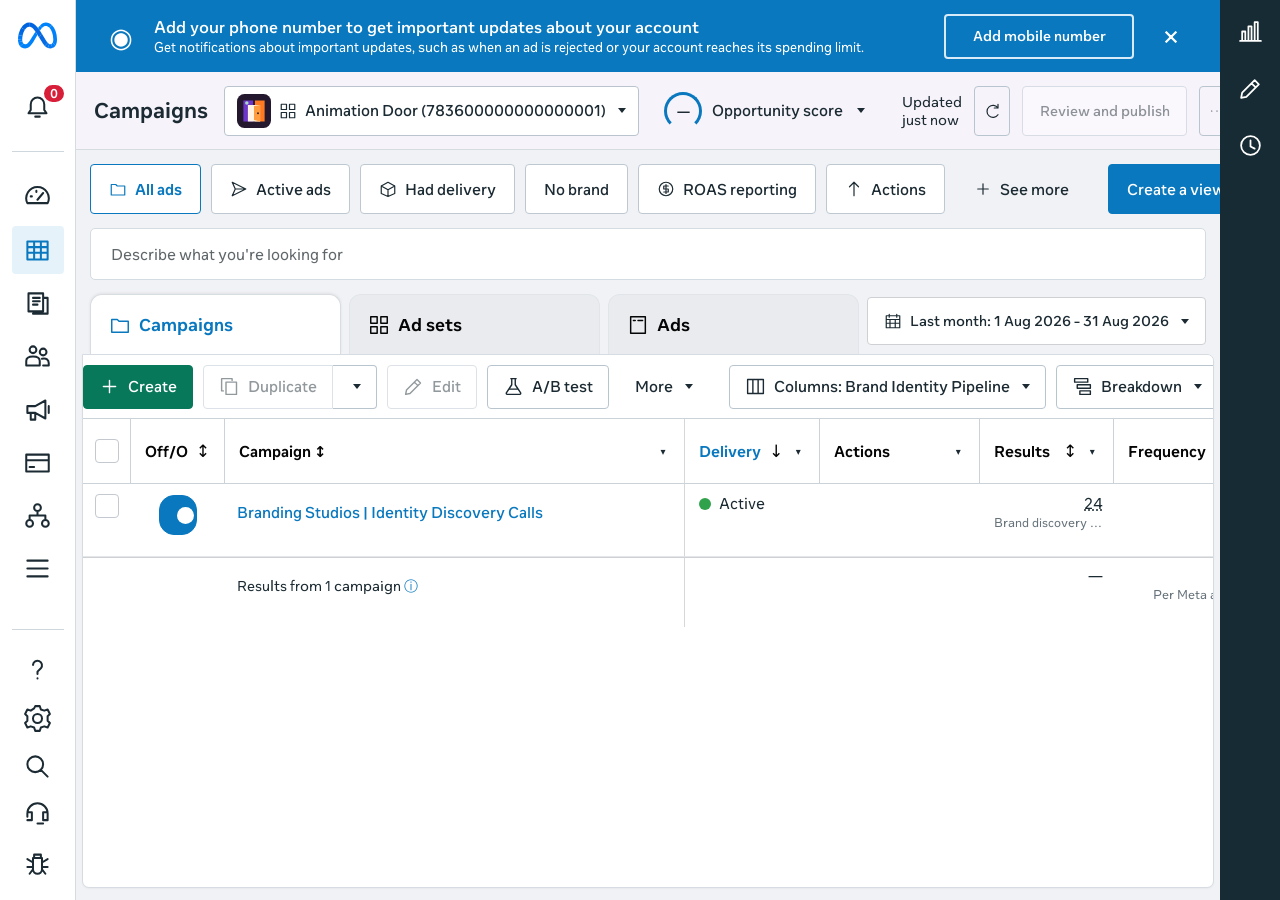
==== commit 35991663: "Standardize dashboard colors" ====
--- a/index.html
+++ b/index.html
@@ -1,4 +1,4 @@
 <!doctype html>
-<html lang="en"><head><meta charset="utf-8"><meta name="viewport" content="width=device-width,initial-scale=1"><meta name="description" content="Static Ads Manager dashboard template with imported report data."><title>Ads Manager - Manage ads - Campaigns</title><link rel="icon" href="assets/favicon.svg"><link rel="stylesheet" href="styles.css?v=92be9c2191493418"></head>
+<html lang="en"><head><meta charset="utf-8"><meta name="viewport" content="width=device-width,initial-scale=1"><meta name="description" content="Static Ads Manager dashboard template with imported report data."><title>Ads Manager - Manage ads - Campaigns</title><link rel="icon" href="assets/favicon.svg"><link rel="stylesheet" href="styles.css?v=ef9dcac0426f3305"></head>
 <body><nav id="sidebar" aria-label="Main navigation"></nav><main id="app"><section id="account-alert" aria-label="Account notification"></section><header id="header"></header><section id="workspace"><div id="views"></div><div class="searchbar"><span id="filter-chips"></span><input id="search" aria-label="Search campaigns, ad sets or ads" placeholder="Describe what you're looking for" autocomplete="off"><button class="icon-button" data-action="filters" title="Search and filter" aria-label="Search and filter"></button></div><div id="tabs"></div><section id="table-panel"><div id="toolbar"></div><div id="notice" hidden></div><div id="table-scroll" tabindex="0" aria-label="Scrollable reporting table"><table id="data-table"></table></div></section></section></main><aside id="rightbar"></aside><div id="popover" class="popover" hidden></div><dialog id="modal"></dialog><div id="drawer" hidden></div><div id="toast" role="status" hidden></div><script src="assets/company.js?v=bb3c843398dd4e24"></script><script src="assets/data.js?v=93185e0eb9f5e865"></script><script src="assets/creatives.js?v=4fd0dfed89fa26f0"></script><script src="app.js?v=c6e3da93fac909ce"></script><script src="options.js?v=e6cc7c2f8e71946b"></script><script src="creatives.js?v=c69f7ed2729ac9e9"></script><script src="breakdowns.js?v=2aff0ffcfb883b6e"></script><script src="column-editor.js?v=8ea041b176806b85"></script><script src="assets/vendor/xlsx.full.min.js?v=c9506197caf809a0"></script><script src="exports.js?v=f3770abbb6e367da"></script>
 <script src="preview-modal.js?v=050e2053de59de13"></script><script src="formatting.js?v=ef0cbde41c528ed6"></script><script src="sorting.js?v=6ae50767b2b892c7"></script><script src="saved-presets.js?v=0e40792ff7ae349d"></script></body></html>
--- a/styles.css
+++ b/styles.css
@@ -270,3 +270,28 @@
 tfoot td{height:70px}
 @media(max-width:1250px){#account-alert{padding-inline:18px}.account-alert-copy small{display:none}#account{width:310px}#tabs [role=tab]{width:230px}}
 @media(max-width:850px){#sidebar{width:57px;padding-inline:7px}#sidebar button{width:42px}#sidebar hr{width:40px}#app{margin-left:57px;margin-right:0}#account-alert{height:58px;min-height:58px;padding:8px 12px}.account-alert-copy strong{font-size:13px}.account-alert-action{display:none!important}#header{height:64px;min-height:64px}#views{min-height:62px}#views button{height:44px}#tabs [role=tab]{height:52px;font-size:14px}#rightbar{display:none}}
+
+/* Final reference palette. Keep this block last so legacy component rules cannot mute active states. */
+:root{
+  --meta-blue:#0978BE;
+  --meta-blue-hover:#0869a6;
+  --meta-blue-soft:#e6f2fa;
+  --meta-canvas:#f0f2f5;
+  --meta-header:#f7f3fa;
+  --meta-ink:#1c2b33;
+  --meta-border:#c9d1d8;
+}
+body{background:var(--meta-canvas);color:var(--meta-ink)}
+#account-alert{background:var(--meta-blue)}
+#header{background:var(--meta-header)}
+#workspace{background:var(--meta-canvas)}
+button.primary,#views button.primary,.tab-count{background:var(--meta-blue);border-color:var(--meta-blue);color:#fff}
+button.primary:hover,#views button.primary:hover{background:var(--meta-blue-hover);border-color:var(--meta-blue-hover)}
+.text-link,td.name .name-link,#views button.active,#tabs [role=tab][aria-selected=true],.pin,.menu-item.selected,.drawer-tabs button.active{color:var(--meta-blue)}
+#views button.active{border-color:var(--meta-blue)}
+input[type=checkbox]:checked{background:var(--meta-blue);border-color:var(--meta-blue)}
+.switch[aria-checked=true],.switch:disabled[aria-checked=true]{background:var(--meta-blue)!important;border-color:var(--meta-blue)!important;opacity:1!important;filter:none!important}
+.switch[aria-checked=true]:before,.switch:disabled[aria-checked=true]:before{background:#fff!important}
+tbody tr:hover td{background:#eef5fa}
+tbody tr.selected td{background:var(--meta-blue-soft)}
+.dot.active{background:#31a24c}
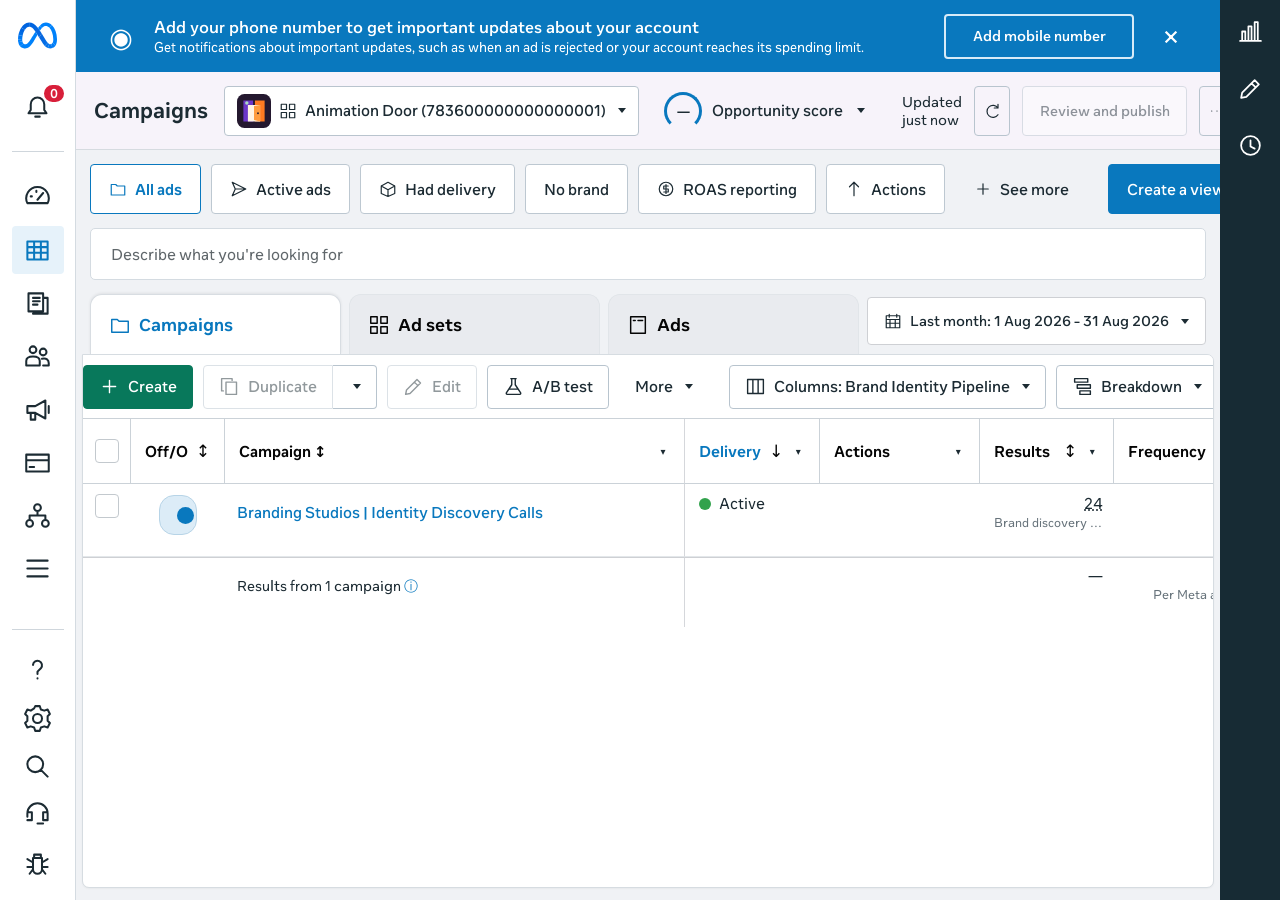
==== commit aba3a708: "Fix dashboard viewport anchoring" ====
--- a/index.html
+++ b/index.html
@@ -1,4 +1,4 @@
 <!doctype html>
-<html lang="en"><head><meta charset="utf-8"><meta name="viewport" content="width=device-width,initial-scale=1"><meta name="description" content="Static Ads Manager dashboard template with imported report data."><title>Ads Manager - Manage ads - Campaigns</title><link rel="icon" href="assets/favicon.svg"><link rel="stylesheet" href="styles.css?v=ef9dcac0426f3305"></head>
+<html lang="en"><head><meta charset="utf-8"><meta name="viewport" content="width=device-width,initial-scale=1"><meta name="description" content="Static Ads Manager dashboard template with imported report data."><title>Ads Manager - Manage ads - Campaigns</title><link rel="icon" href="assets/favicon.svg"><link rel="stylesheet" href="styles.css?v=77a5ae43ea3bdc33"></head>
 <body><nav id="sidebar" aria-label="Main navigation"></nav><main id="app"><section id="account-alert" aria-label="Account notification"></section><header id="header"></header><section id="workspace"><div id="views"></div><div class="searchbar"><span id="filter-chips"></span><input id="search" aria-label="Search campaigns, ad sets or ads" placeholder="Describe what you're looking for" autocomplete="off"><button class="icon-button" data-action="filters" title="Search and filter" aria-label="Search and filter"></button></div><div id="tabs"></div><section id="table-panel"><div id="toolbar"></div><div id="notice" hidden></div><div id="table-scroll" tabindex="0" aria-label="Scrollable reporting table"><table id="data-table"></table></div></section></section></main><aside id="rightbar"></aside><div id="popover" class="popover" hidden></div><dialog id="modal"></dialog><div id="drawer" hidden></div><div id="toast" role="status" hidden></div><script src="assets/company.js?v=bb3c843398dd4e24"></script><script src="assets/data.js?v=93185e0eb9f5e865"></script><script src="assets/creatives.js?v=4fd0dfed89fa26f0"></script><script src="app.js?v=c6e3da93fac909ce"></script><script src="options.js?v=e6cc7c2f8e71946b"></script><script src="creatives.js?v=c69f7ed2729ac9e9"></script><script src="breakdowns.js?v=2aff0ffcfb883b6e"></script><script src="column-editor.js?v=8ea041b176806b85"></script><script src="assets/vendor/xlsx.full.min.js?v=c9506197caf809a0"></script><script src="exports.js?v=f3770abbb6e367da"></script>
 <script src="preview-modal.js?v=050e2053de59de13"></script><script src="formatting.js?v=ef0cbde41c528ed6"></script><script src="sorting.js?v=6ae50767b2b892c7"></script><script src="saved-presets.js?v=0e40792ff7ae349d"></script></body></html>
--- a/styles.css
+++ b/styles.css
@@ -161,6 +161,7 @@
 .switch:disabled{opacity:1!important;filter:none!important;cursor:default}
 .switch:disabled[aria-checked=true]{background:#dbeafe!important;border-color:#b7d4fb!important}
 .switch:disabled[aria-checked=true]:before{background:#0978BE!important}
+
 tfoot td{height:58px;border-top-color:#ced0d4}
 #rightbar{bottom:0;background:#1c2b33}
 .popover{border-color:#dadde1;box-shadow:0 8px 24px #00000026}
@@ -290,8 +291,17 @@
 .text-link,td.name .name-link,#views button.active,#tabs [role=tab][aria-selected=true],.pin,.menu-item.selected,.drawer-tabs button.active{color:var(--meta-blue)}
 #views button.active{border-color:var(--meta-blue)}
 input[type=checkbox]:checked{background:var(--meta-blue);border-color:var(--meta-blue)}
-.switch[aria-checked=true],.switch:disabled[aria-checked=true]{background:var(--meta-blue)!important;border-color:var(--meta-blue)!important;opacity:1!important;filter:none!important}
-.switch[aria-checked=true]:before,.switch:disabled[aria-checked=true]:before{background:#fff!important}
+.switch[aria-checked=true],.switch:disabled[aria-checked=true]{background:#dcecf7!important;border-color:#b7d4e7!important;opacity:1!important;filter:none!important}
+.switch[aria-checked=true]:before,.switch:disabled[aria-checked=true]:before{background:var(--meta-blue)!important}
 tbody tr:hover td{background:#eef5fa}
 tbody tr.selected td{background:var(--meta-blue-soft)}
 .dot.active{background:#31a24c}
+
+/* Anchor the complete dashboard shell to the visual viewport. This prevents
+   restored document scroll/capture offsets from cropping the notification
+   banner, Meta logo or the first pixels of either navigation rail. */
+html,body{width:100%;height:100%;overflow:hidden;scroll-behavior:auto}
+body{position:fixed;inset:0;margin:0}
+#app{position:fixed;inset:0 60px 0 76px;margin:0;height:auto;max-height:100vh;overflow:hidden}
+#sidebar,#rightbar{top:0}
+@media(max-width:850px){#app{inset:0 0 0 57px;margin:0}}
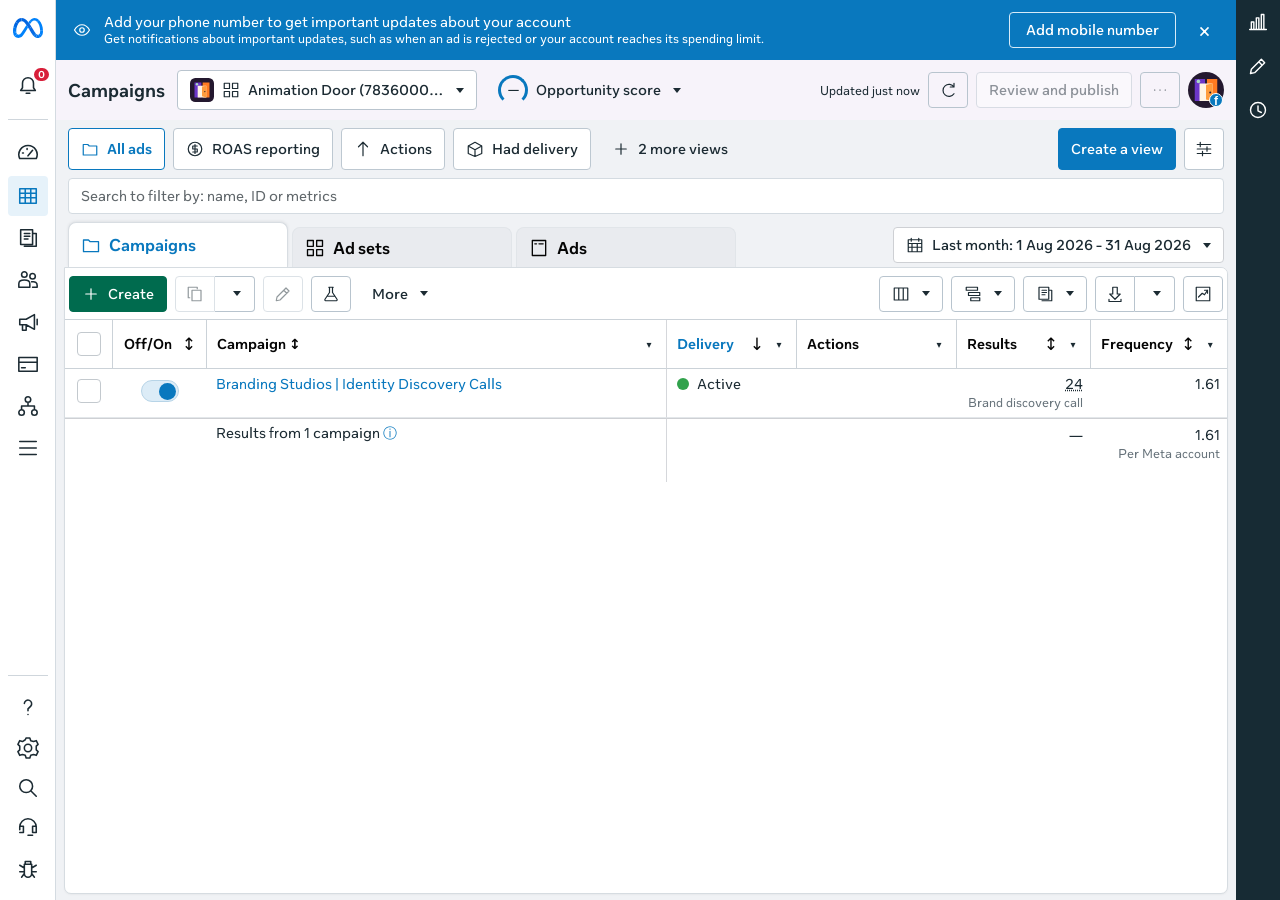
==== commit 456d5b21: "Match compact Ads Manager upper-level design" ====
--- a/index.html
+++ b/index.html
@@ -1,4 +1,4 @@
 <!doctype html>
-<html lang="en"><head><meta charset="utf-8"><meta name="viewport" content="width=device-width,initial-scale=1"><meta name="description" content="Static Ads Manager dashboard template with imported report data."><title>Ads Manager - Manage ads - Campaigns</title><link rel="icon" href="assets/favicon.svg"><link rel="stylesheet" href="styles.css?v=77a5ae43ea3bdc33"></head>
-<body><nav id="sidebar" aria-label="Main navigation"></nav><main id="app"><section id="account-alert" aria-label="Account notification"></section><header id="header"></header><section id="workspace"><div id="views"></div><div class="searchbar"><span id="filter-chips"></span><input id="search" aria-label="Search campaigns, ad sets or ads" placeholder="Describe what you're looking for" autocomplete="off"><button class="icon-button" data-action="filters" title="Search and filter" aria-label="Search and filter"></button></div><div id="tabs"></div><section id="table-panel"><div id="toolbar"></div><div id="notice" hidden></div><div id="table-scroll" tabindex="0" aria-label="Scrollable reporting table"><table id="data-table"></table></div></section></section></main><aside id="rightbar"></aside><div id="popover" class="popover" hidden></div><dialog id="modal"></dialog><div id="drawer" hidden></div><div id="toast" role="status" hidden></div><script src="assets/company.js?v=bb3c843398dd4e24"></script><script src="assets/data.js?v=93185e0eb9f5e865"></script><script src="assets/creatives.js?v=4fd0dfed89fa26f0"></script><script src="app.js?v=c6e3da93fac909ce"></script><script src="options.js?v=e6cc7c2f8e71946b"></script><script src="creatives.js?v=c69f7ed2729ac9e9"></script><script src="breakdowns.js?v=2aff0ffcfb883b6e"></script><script src="column-editor.js?v=8ea041b176806b85"></script><script src="assets/vendor/xlsx.full.min.js?v=c9506197caf809a0"></script><script src="exports.js?v=f3770abbb6e367da"></script>
+<html lang="en"><head><meta charset="utf-8"><meta name="viewport" content="width=device-width,initial-scale=1"><meta name="description" content="Static Ads Manager dashboard template with imported report data."><title>Ads Manager - Manage ads - Campaigns</title><link rel="icon" href="assets/favicon.svg"><link rel="stylesheet" href="styles.css?v=acc185c6e3e9cd26"></head>
+<body><nav id="sidebar" aria-label="Main navigation"></nav><main id="app"><section id="account-alert" aria-label="Account notification"></section><header id="header"></header><section id="workspace"><div id="views"></div><div class="searchbar"><span id="filter-chips"></span><input id="search" aria-label="Search campaigns, ad sets or ads" placeholder="Search to filter by: name, ID or metrics" autocomplete="off"><button class="icon-button" data-action="filters" title="Search and filter" aria-label="Search and filter"></button></div><div id="tabs"></div><section id="table-panel"><div id="toolbar"></div><div id="notice" hidden></div><div id="table-scroll" tabindex="0" aria-label="Scrollable reporting table"><table id="data-table"></table></div></section></section></main><aside id="rightbar"></aside><div id="popover" class="popover" hidden></div><dialog id="modal"></dialog><div id="drawer" hidden></div><div id="toast" role="status" hidden></div><script src="assets/company.js?v=bb3c843398dd4e24"></script><script src="assets/data.js?v=93185e0eb9f5e865"></script><script src="assets/creatives.js?v=4fd0dfed89fa26f0"></script><script src="app.js?v=459372ecf5795330"></script><script src="options.js?v=e6cc7c2f8e71946b"></script><script src="creatives.js?v=c69f7ed2729ac9e9"></script><script src="breakdowns.js?v=2aff0ffcfb883b6e"></script><script src="column-editor.js?v=8ea041b176806b85"></script><script src="assets/vendor/xlsx.full.min.js?v=c9506197caf809a0"></script><script src="exports.js?v=f3770abbb6e367da"></script>
 <script src="preview-modal.js?v=050e2053de59de13"></script><script src="formatting.js?v=ef0cbde41c528ed6"></script><script src="sorting.js?v=6ae50767b2b892c7"></script><script src="saved-presets.js?v=0e40792ff7ae349d"></script></body></html>
--- a/styles.css
+++ b/styles.css
@@ -305,3 +305,67 @@
 #app{position:fixed;inset:0 60px 0 76px;margin:0;height:auto;max-height:100vh;overflow:hidden}
 #sidebar,#rightbar{top:0}
 @media(max-width:850px){#app{inset:0 0 0 57px;margin:0}}
+
+/* Measured against the CAB Ads Manager shell in the in-app browser, 2026-10-01.
+   Dimensions are CSS pixels, independent of screenshot scaling/browser zoom. */
+button{min-height:0;height:36px;font-weight:500}
+button.green{background:#006b4e;border-color:#006b4e}
+#sidebar{width:56px;padding:12px 8px;gap:2px}
+#sidebar .meta-logo{width:30px;height:22px;margin:5px 0 24px}
+#sidebar button{width:40px;height:40px;padding:9px;flex-shrink:0}
+#sidebar .icon{width:22px;height:22px;stroke-width:1.7}
+#sidebar hr{width:40px;margin:12px 0}
+#sidebar .badge{font-size:10px;padding:0 4px;right:-3px}
+#app{inset:0 44px 0 56px}
+#account-alert{height:60px;min-height:60px;padding:10px 16px;gap:12px}
+.account-alert-icon{width:20px;height:20px;font-size:20px}
+.account-alert-copy{font-size:14px;gap:0}
+.account-alert-copy strong{font-size:14px;font-weight:400;line-height:18px}
+.account-alert-copy small{display:block;font-size:12px;line-height:16px}
+#account-alert .account-alert-action{height:36px;min-width:158px;padding:0 16px;border-width:1px;font-size:14px;font-weight:500}
+#account-alert .account-alert-close{height:36px;width:32px;font-size:24px}
+#header{height:60px;min-height:60px;padding:10px 12px;gap:8px;border-bottom:0}
+#header h1{font-size:18px;margin-right:4px}
+#account{width:300px;height:40px;font-size:14px;flex-shrink:0}
+.account-avatar{width:24px;height:24px}
+.score{font-size:14px;gap:8px}
+.score-ring{width:30px;height:30px;font-size:11px}
+#header .updated{font-size:12px;white-space:nowrap}
+#header .icon-button,#header #publish{height:36px}
+#header #publish{min-width:155px;font-size:14px}
+.profile,.profile img{width:36px;height:36px}
+#workspace{padding:0 12px 6px;border:0}
+#views{height:58px;min-height:58px;padding:8px 0;gap:8px;flex-shrink:0}
+#views button{height:42px;padding:0 12px;font-size:14px}
+#views .flat{background:transparent;border-color:transparent}
+.searchbar{height:36px;margin:0 0 8px;border-radius:4px}
+.searchbar input{font-size:14px;padding:8px 12px}
+#tabs{min-height:45px;gap:4px;flex-wrap:nowrap}
+#tabs [role=tab]{height:40px;width:220px;padding:8px 12px;border-radius:8px 8px 0 0;font-size:16px;gap:8px;flex-shrink:0}
+#tabs [role=tab][aria-selected=true]{height:45px}
+#tabs [role=tab] .icon{width:20px;height:20px}
+.tab-count{font-size:14px;padding:4px 6px}
+#date-button{height:36px;margin:0 0 4px auto;padding:0 12px;font-size:14px;flex-shrink:0}
+#toolbar{height:52px;padding:8px 4px;gap:8px;overflow-x:auto}
+#toolbar>*{flex-shrink:0}
+#toolbar button{height:36px;padding:0 12px;font-size:14px}
+#toolbar .icon{width:18px;height:18px}
+#toolbar .split button:last-child:not(:first-child){width:40px}
+table{font-size:14px}
+th,th .th-content{height:48px;font-size:14px}
+th .th-content{padding:7px 10px}
+td{height:46px;padding:6px 8px 6px 10px;line-height:19px}
+td.name{height:46px;padding:5px 9px}
+td.name .name-link{height:20px;font-size:14px;line-height:20px;font-weight:400}
+.switch{min-height:22px;height:22px;width:38px}
+.row-actions button{min-height:0;height:16px}
+tfoot td{height:64px}
+#rightbar{display:flex;width:44px;padding:4px;gap:8px}
+#rightbar button{height:36px;width:36px}
+#rightbar .icon{width:20px;height:20px}
+#toolbar{overflow-y:hidden;scrollbar-width:none}
+#toolbar::-webkit-scrollbar{display:none}
+#table-panel{margin-left:-4px;margin-right:-4px}
+@media(max-width:1500px){#toolbar .toolbar-label,#toolbar .ab-label{display:none}#toolbar #duplicate,#toolbar #edit,#toolbar [data-action=ab-test]{width:40px;padding:0}#toolbar [data-action=columns],#toolbar [data-action=breakdown]{width:64px;padding:0}}
+@media(max-width:1250px){#header .score-label{display:none}#account{width:270px}#tabs [role=tab]{width:190px}#views .optional{display:none}}
+@media(max-width:850px){#header h1,#header .updated{display:none}#header .score{display:inline-flex}#account{width:260px}#account-alert .account-alert-action{display:none!important}#account-alert{padding:8px 12px}.account-alert-copy small{white-space:nowrap;overflow:hidden;text-overflow:ellipsis}#tabs{overflow-x:auto}#tabs [role=tab]{flex:0 0 auto;width:190px}#views{overflow-x:auto}#views button{flex-shrink:0}#header{overflow-x:auto}#header>*{flex-shrink:0}#date-button{margin-left:auto}#app{inset:0 44px 0 56px}#sidebar{width:56px}#rightbar{display:flex}}
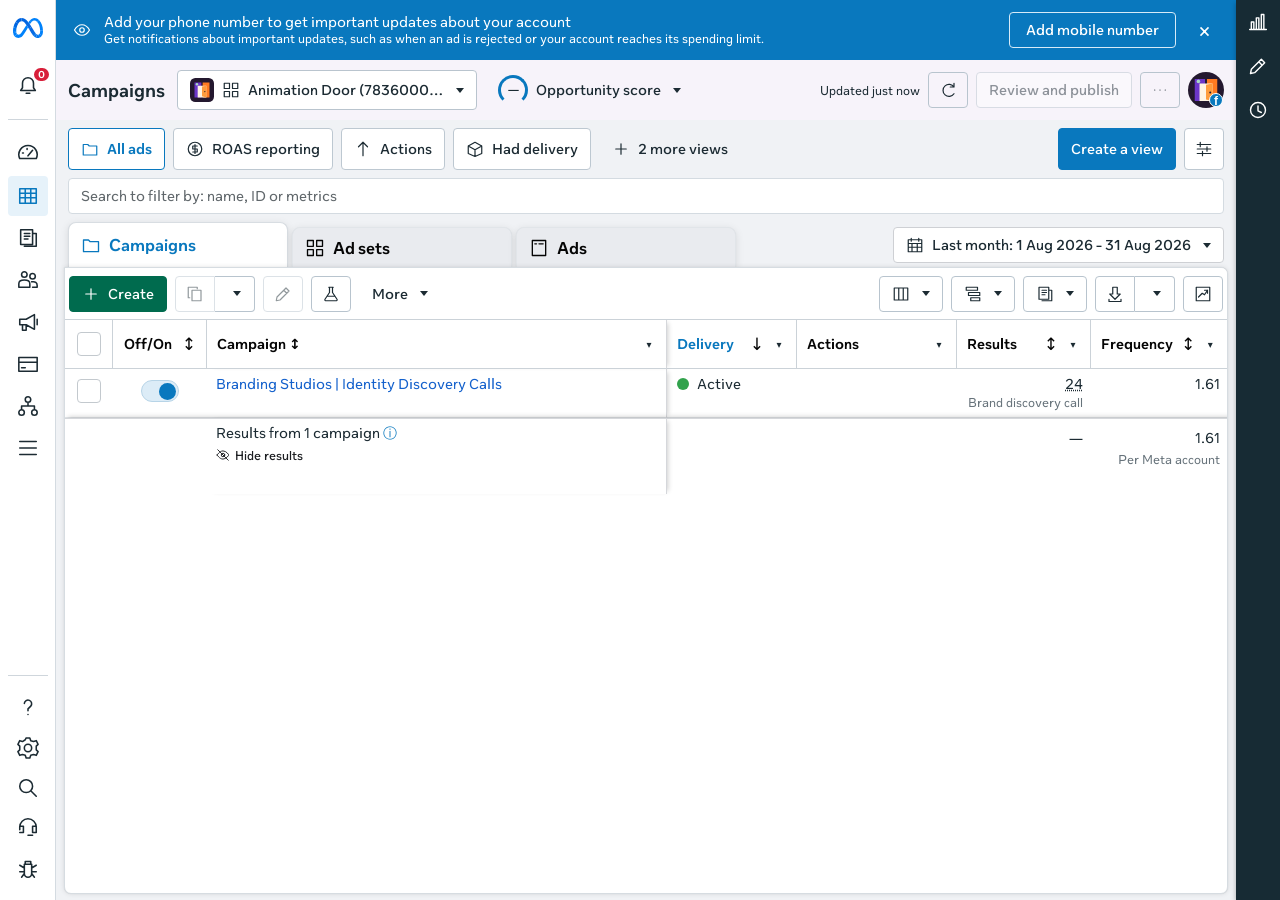
==== commit 473a76c2: "Match summary controls totals and reference shadows" ====
--- a/index.html
+++ b/index.html
@@ -1,4 +1,4 @@
 <!doctype html>
-<html lang="en"><head><meta charset="utf-8"><meta name="viewport" content="width=device-width,initial-scale=1"><meta name="description" content="Static Ads Manager dashboard template with imported report data."><title>Ads Manager - Manage ads - Campaigns</title><link rel="icon" href="assets/favicon.svg"><link rel="stylesheet" href="styles.css?v=acc185c6e3e9cd26"></head>
-<body><nav id="sidebar" aria-label="Main navigation"></nav><main id="app"><section id="account-alert" aria-label="Account notification"></section><header id="header"></header><section id="workspace"><div id="views"></div><div class="searchbar"><span id="filter-chips"></span><input id="search" aria-label="Search campaigns, ad sets or ads" placeholder="Search to filter by: name, ID or metrics" autocomplete="off"><button class="icon-button" data-action="filters" title="Search and filter" aria-label="Search and filter"></button></div><div id="tabs"></div><section id="table-panel"><div id="toolbar"></div><div id="notice" hidden></div><div id="table-scroll" tabindex="0" aria-label="Scrollable reporting table"><table id="data-table"></table></div></section></section></main><aside id="rightbar"></aside><div id="popover" class="popover" hidden></div><dialog id="modal"></dialog><div id="drawer" hidden></div><div id="toast" role="status" hidden></div><script src="assets/company.js?v=bb3c843398dd4e24"></script><script src="assets/data.js?v=93185e0eb9f5e865"></script><script src="assets/creatives.js?v=4fd0dfed89fa26f0"></script><script src="app.js?v=459372ecf5795330"></script><script src="options.js?v=e6cc7c2f8e71946b"></script><script src="creatives.js?v=c69f7ed2729ac9e9"></script><script src="breakdowns.js?v=2aff0ffcfb883b6e"></script><script src="column-editor.js?v=8ea041b176806b85"></script><script src="assets/vendor/xlsx.full.min.js?v=c9506197caf809a0"></script><script src="exports.js?v=f3770abbb6e367da"></script>
+<html lang="en"><head><meta charset="utf-8"><meta name="viewport" content="width=device-width,initial-scale=1"><meta name="description" content="Static Ads Manager dashboard template with imported report data."><title>Ads Manager - Manage ads - Campaigns</title><link rel="icon" href="assets/favicon.svg"><link rel="stylesheet" href="styles.css?v=11c450855d3ec6a2"></head>
+<body><nav id="sidebar" aria-label="Main navigation"></nav><main id="app"><section id="account-alert" aria-label="Account notification"></section><header id="header"></header><section id="workspace"><div id="views"></div><div class="searchbar"><span id="filter-chips"></span><input id="search" aria-label="Search campaigns, ad sets or ads" placeholder="Search to filter by: name, ID or metrics" autocomplete="off"><button class="icon-button" data-action="filters" title="Search and filter" aria-label="Search and filter"></button></div><div id="tabs"></div><section id="table-panel"><div id="toolbar"></div><div id="notice" hidden></div><div id="table-scroll" tabindex="0" aria-label="Scrollable reporting table"><table id="data-table"></table></div></section></section></main><aside id="rightbar"></aside><div id="popover" class="popover" hidden></div><dialog id="modal"></dialog><div id="drawer" hidden></div><div id="toast" role="status" hidden></div><script src="assets/company.js?v=bb3c843398dd4e24"></script><script src="assets/data.js?v=93185e0eb9f5e865"></script><script src="assets/creatives.js?v=4fd0dfed89fa26f0"></script><script src="app.js?v=a3c9ba87d235eb55"></script><script src="options.js?v=e6cc7c2f8e71946b"></script><script src="creatives.js?v=c69f7ed2729ac9e9"></script><script src="breakdowns.js?v=2aff0ffcfb883b6e"></script><script src="column-editor.js?v=8ea041b176806b85"></script><script src="assets/vendor/xlsx.full.min.js?v=c9506197caf809a0"></script><script src="exports.js?v=f3770abbb6e367da"></script>
 <script src="preview-modal.js?v=050e2053de59de13"></script><script src="formatting.js?v=ef0cbde41c528ed6"></script><script src="sorting.js?v=6ae50767b2b892c7"></script><script src="saved-presets.js?v=0e40792ff7ae349d"></script></body></html>
--- a/styles.css
+++ b/styles.css
@@ -365,7 +365,18 @@
 #rightbar .icon{width:20px;height:20px}
 #toolbar{overflow-y:hidden;scrollbar-width:none}
 #toolbar::-webkit-scrollbar{display:none}
-#table-panel{margin-left:-4px;margin-right:-4px}
+#table-panel{margin-left:-4px;margin-right:-4px;box-shadow:0 0 5px #0000001a,0 0 1px #0000001a}
+#tabs [role=tab],#tabs [role=tab][aria-selected=true]{box-shadow:0 2px 8px #0000001a,0 1px 1px #0000001a}
+#rightbar{box-shadow:-2px 2px 4px -1px #0003}
+th.name,td.name{box-shadow:4px 0 5px -3px #0003}
+tfoot{box-shadow:0 -4px 5px -3px #0003}
+tfoot td{height:76px;padding-top:10px;border-top:1px solid #d5d7db}
+tfoot td.name{height:76px;font-weight:400}
+tfoot .summary-toggle{display:flex;height:24px;min-height:0;border:0;background:transparent;padding:2px 0;gap:5px;font-size:12px;color:#1c1e21}
+.summary-toggle .icon{width:14px;height:14px}
+tfoot.results-hidden td,tfoot.results-hidden td.name{height:48px}
+tfoot .sub{margin-top:3px;font-size:12px;color:#67737b}
+td.name .name-link{color:#1461cc}
 @media(max-width:1500px){#toolbar .toolbar-label,#toolbar .ab-label{display:none}#toolbar #duplicate,#toolbar #edit,#toolbar [data-action=ab-test]{width:40px;padding:0}#toolbar [data-action=columns],#toolbar [data-action=breakdown]{width:64px;padding:0}}
 @media(max-width:1250px){#header .score-label{display:none}#account{width:270px}#tabs [role=tab]{width:190px}#views .optional{display:none}}
 @media(max-width:850px){#header h1,#header .updated{display:none}#header .score{display:inline-flex}#account{width:260px}#account-alert .account-alert-action{display:none!important}#account-alert{padding:8px 12px}.account-alert-copy small{white-space:nowrap;overflow:hidden;text-overflow:ellipsis}#tabs{overflow-x:auto}#tabs [role=tab]{flex:0 0 auto;width:190px}#views{overflow-x:auto}#views button{flex-shrink:0}#header{overflow-x:auto}#header>*{flex-shrink:0}#date-button{margin-left:auto}#app{inset:0 44px 0 56px}#sidebar{width:56px}#rightbar{display:flex}}
